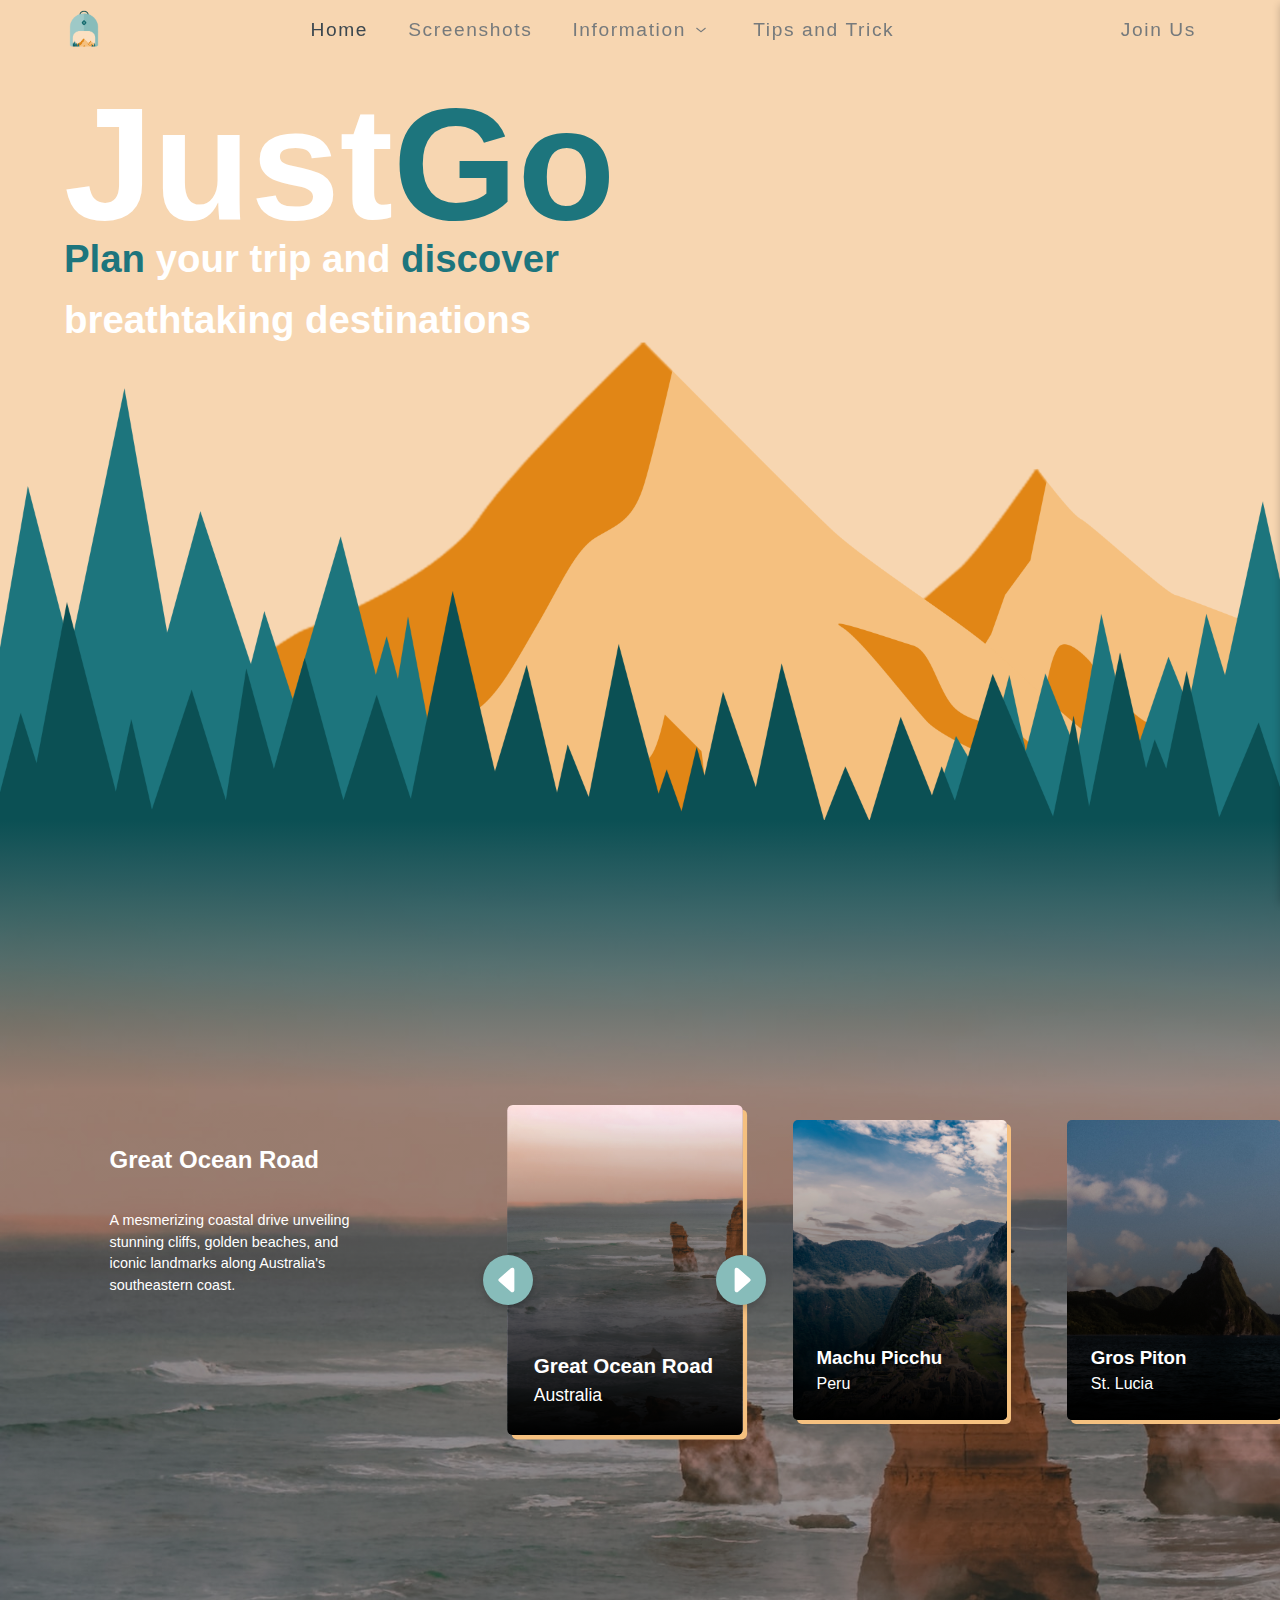
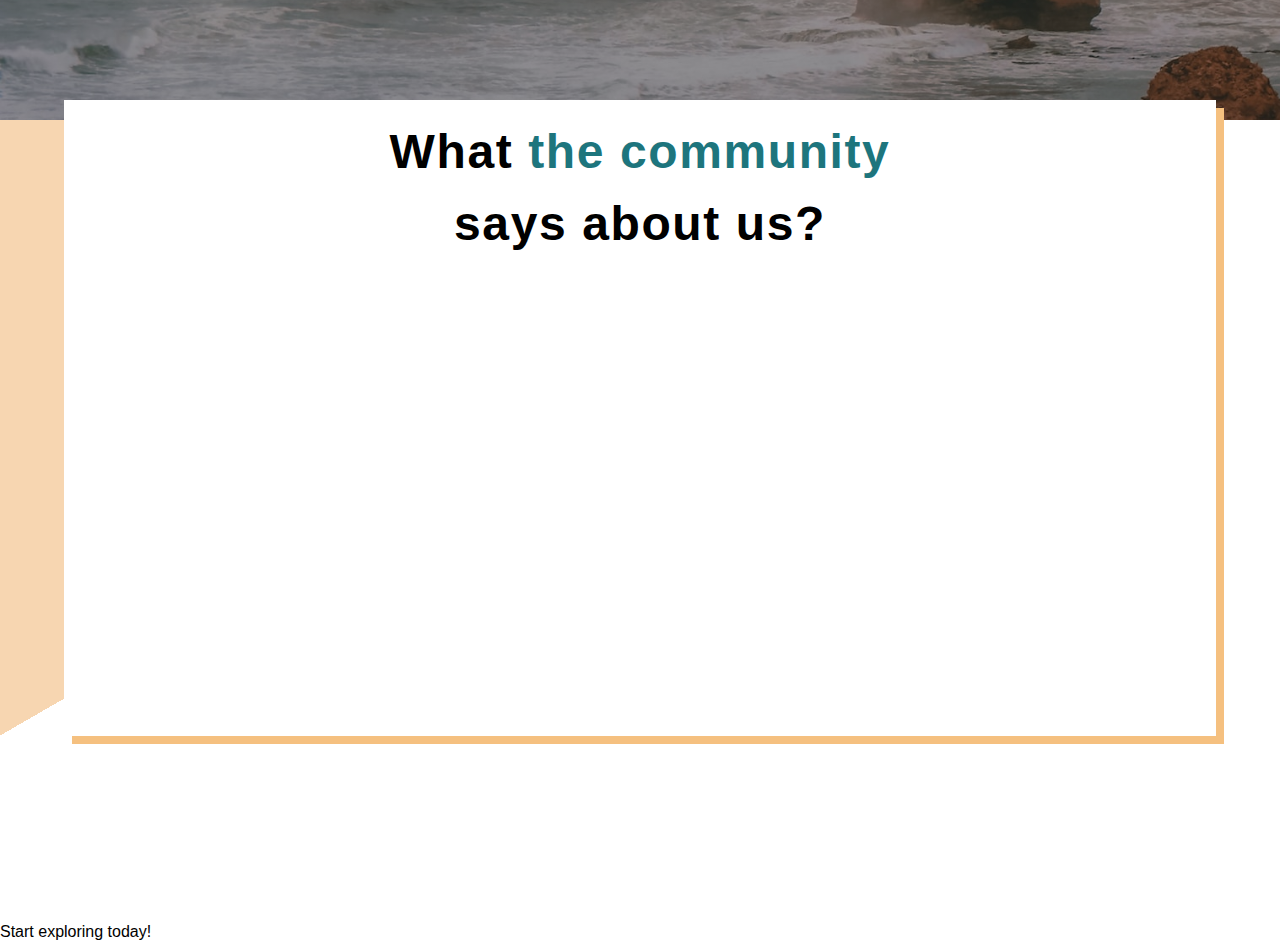
==== index.html @ 6abd5af5 "rapih-rapih sblm kelarin review" ====
<!DOCTYPE html>
<html>
	<head>
        <meta charset="UTF-8">
        <meta http-equiv="X-UA-Compatible" content="IE=edge">
        <meta name="keywords" content="rak, shelving, dachang, indonesia, serpong, supermarket, minimarket, meja kasir, mezzanine, mezzanine, rack, distributor, china, light-duty, medium-duty, heavy-duty, troli, trolley, troli, gondola, gudang, rak gudang, rak gondola, rak supermarket, rak minimarket, rak toko, rak swalayan, rak murah, murah">
        <meta name="viewport" content="width=device-width, initial-scale=1.0">
		<title>JustGo - Home</title>
        <link rel="icon" href="assets/logo.png">
		<link rel="stylesheet" href="index.css">
		<link rel="stylesheet" href="navbar.css">
	</head>
	<body>
        <!-- SPLASH -->
        <div id="splash">
            <img id="splash-img" src="assets/logo.png" alt="">
        </div>

		<!-- NAVBAR -->
        <nav id="nav" class="unselectable">
            <div class="left">
                <a href="#">
                    <img class="logo" src="assets/logo.png" alt="">
                </a>
            </div>
    
            <div class="middle">
                <div class="nav-item">
                    <p class="current">Home</p>
                </div>
                <div class="nav-item">
                    <a href="#">
                        <p>Screenshots</p>
                    </a>
                </div>
                <div class="nav-item">
                    <div class="dropdown-menu">
                        <label><p>Information</p><img class="dropdown-icon" src="assets/dropdown-1.svg" alt=""></label>
                        <div class="dropdown-content">
                            <a href="information-mountains.html">Mountains</a>
                            <a href="information-temples.html">Temples</a>
                            <a href="information-islands.html">Islands</a>
                        </div>
                    </div>
                </div>
                <div class="nav-item">
                    <a href="#">
                        <p>Tips and Trick</p>
                    </a>
                </div>
            </div>

            <div class="right">
                <div class="nav-item">
                    <a href="join-us.html">
                        <p>Join Us</p>
                    </a>
                </div>
            </div>

            <div class="hamburger-btn">
                <div class="btn-line"></div>
                <div class="btn-line"></div>
                <div class="btn-line"></div>
            </div>
        </nav>
        <div class="sidebar unselectable">
            <div class="nav-item">
                <p class="current">Home</p>
            </div>
            <div class="nav-item">
                <a href="#">
                    <p>Screenshots</p>
                </a>
            </div>
            <div class="nav-item">
                <div class="dropdown-menu">
                    <label><p>Information</p><img class="dropdown-icon" src="assets/dropdown-1.svg" alt=""></label>
                    <div class="sidebar-dropdown-content">
                        <a href="information-mountains.html">Mountains</a>
                        <a href="information-temples.html">Temples</a>
                        <a href="information-islands.html">Islands</a>
                    </div>
                </div>
            </div>
            <div class="nav-item">
                <a href="#">
                    <p>Tips and Trick</p>
                </a>
            </div>
            <div class="nav-item">
                <a href="join-us.html">
                    <p>Join Us</p>
                </a>
            </div>
        </div>
        
        <!-- MAIN -->
		<main>
            <!-- WELCOME -->
            <section class="welcome">
                <div class="parallax-images">
                    <img id="bg1" class="home-bg" src="assets/bg/home-bg-1.png" alt="">
                    <img id="bg2" class="home-bg" src="assets/bg/home-bg-2.png" alt="">
                    <img id="bg3" class="home-bg" src="assets/bg/home-bg-3.png" alt="">
                    <img id="bg4" class="home-bg" src="assets/bg/home-bg-4.png" alt="">
                </div>
                <div id="welcome-text-container">
                    <div class="welcome-text">
                        <h1>
                            Just<span class="green-text">Go</span>
                        </h1>
                        <h6>
                            <span class="green-text">Plan</span> your trip and <span class="green-text">discover</span> breathtaking destinations
                            <!-- Take another <span class="green-text">step</span> with us! -->
                        </h6>
                        <!-- <p>
                            <span class="green-text">Plan</span> your trip and <span class="green-text">discover</span> breathtaking destinations
                        </p> -->
                    </div>
                </div>
            </section>

            <div class="content">
                <section class="module" id="image-slider-container">
                    <div id="slider-container">
                        <div id="slider-text">
                            <h2>Great Ocean Road</h2>
                            <p>A mesmerizing coastal drive unveiling stunning cliffs, golden beaches, and iconic landmarks along Australia's southeastern coast.</p>
                        </div>
                        <div id="carousel-wrapper">
                            <div id="carousel">
                                <div class="slider-content active-slider">
                                    <div class="slider-content-text">
                                        <h3>Great Ocean Road</h3>
                                        <p>Australia</p>
                                    </div>
                                </div>
                                <div class="slider-content">
                                    <div class="slider-content-text">
                                        <h3>Machu Picchu</h3>
                                        <p>Peru</p>
                                    </div>
                                </div>
                                <div class="slider-content">
                                    <div class="slider-content-text">
                                        <h3>Gros Piton</h3>
                                        <p>St. Lucia</p>
                                    </div>
                                </div>
                                <div class="slider-content">
                                    <div class="slider-content-text">
                                        <h3>Bora Bora</h3>
                                        <p>French Polynesia</p>
                                    </div>
                                </div>
                                <div class="slider-content">
                                    <div class="slider-content-text">
                                        <h3>Oia, Santorini</h3>
                                        <p>Greece</p>
                                    </div>
                                </div>
                            </div>
                            <div id="carousel-arrow-container">
                                <img id="arrow-left" class="carousel-arrow" src="./assets/caret-left-fill.svg" alt="">
                                <img id="arrow-right" class="carousel-arrow" src="./assets/caret-right-fill.svg" alt="">
                            </div>
                        </div>
                    </div>
                </section>

                <section id="review">
                    <div id="review-wrapper">
                        <div id="review-subtitle">
                            <h2>
                                What <span class="green-text">the community</span> says about us?
                            </h2>
                        </div>
                        <div id="review-container">
                            <div class="review-card">
                                <div class="review-header">
    
                                </div>
                                <div class="review-text">
                                    
                                </div>
                            </div>
                        </div>
                    </div>
                </section>
            </div>
			
		</main>
		<footer>
			<p>Start exploring today!</p>
		</footer>

        <script src="js/jquery-3.6.0.min.js"></script>
        <script src="js/index.js" defer></script>
        <script src="js/navbar.js" defer></script>
        <script src="js/carousel.js" defer></script>
	</body>
</html>
---- index.css ----
/* Global styles */
html {
	scroll-behavior: smooth;
}

* {
	margin: 0;
    padding: 0;
    box-sizing: border-box;
    font-family: "Segoe UI", Tahoma, Geneva, Verdana, sans-serif;
}

body {
    font-size: 16px;
    line-height: 1.5;
    margin: 0;
}

h1, h2, h3 {
    margin-top: 0;
}

ul {
    list-style: none;
    margin: 0;
    padding: 0;
}

section {
    margin: 0;
    padding: 0;
    overflow: hidden;
}

/* splash */

#splash {
	z-index: 4;
	position: fixed;
	display: flex;
	height: 100vh;
	width: 100vw;
	background-color: #fff;
	justify-content: center;
	align-items: center;
}

#splash-img {
	max-height: 40vh;
	max-width: 40vw;
	-webkit-animation: breathing 2s ease-out infinite normal;
    animation: breathing 2s ease-out infinite normal;
}

@-webkit-keyframes breathing {
	0% {
		transform: scale(1);
	}

	50% {
		transform: scale(0.9);
	}

	100% {
		transform: scale(1);
	}
}
  
@keyframes breathing {
	0% {
		transform: scale(1);
	}

	50% {
		transform: scale(0.9);
	}

	100% {
		transform: scale(1);
	}
}

/* main */

main.darken {
    filter: brightness(60%);
    pointer-events: none;
}

/* welcome */

.welcome {
	/* margin-top: 60px; */
    margin: 0;
	height: 820px;
	width: 100%;
    background-color: #f7d6b1;
    overflow: hidden;
    position: relative;
}

#welcome-text-container {
    position: absolute;
    top: 100px;
	display: flex;
	padding: 0 4rem;
}

.home-bg {
    bottom: 0;
    position: absolute;
    /* height: 100%; */
    width: 100%;
    object-fit: cover;
}

#bg1 {
    transition: 1s ease-out;
}

#bg2 {
    transition: 0.8s ease-out;
}

#bg3 {
    transition: 0.4s ease-out;
}

#bg4 {
    transition: 0.2s ease-out;
}

.welcome-text {
	color: #fff;
	font-size: 5rem;
	display: inline;
    line-height: 160%;
}

.welcome-text h6 {
    max-width: 600px;
    font-size: 2.4rem;
}

@media screen and (max-width: 700px) {
    .welcome {
        height: 540px;
    }

    #welcome-text-container {
        padding: 0 2rem;
    }
    
    .welcome-text {
        font-size: 3rem;
    }

    .welcome-text h6 {
        max-width: 280px;
        font-size: 1.2rem;
    }
}

#welcome-text-container h6 {
    line-height: 160%;
}

.green-text {
	color: #1d757d;
    white-space: nowrap;
}

.content {
    background-color: #fff;
}

.module {
    color: #fff;
	padding: 2rem;
}

/* image-slider-container */

#image-slider-container {
    margin: 0;
    padding: 0;
    display: flex;
    height: 900px;
    background-image: url('./assets/slider/1.jpg');
    /* background-size: cover; */
    background-repeat: no-repeat;
    background-size: auto 150%;
    transition: background-position 0.4s ease-out;
}

#slider-container {
    width: 100%;
    background-image: linear-gradient(to bottom, rgba(11, 80, 84, 1), rgba(0, 0, 0, 0.4) 30%);
    /* background-image: linear-gradient(to bottom, rgba(11, 80, 84, 1), rgba(0, 0, 0, 1), rgba(0, 0, 0, 0.4), rgba(0, 0, 0, 0.4), rgba(0, 0, 0, 1)); */
    /* background-image: linear-gradient(to bottom, rgba(11, 80, 84, 1), rgba(251, 224, 194, 1), rgba(0, 0, 0, 0.4), rgba(0, 0, 0, 0.4), rgba(251, 224, 194, 1)); */
    display: flex;
    align-items: center;
    /* justify-content: space-between; */
}

#slider-text {
    height: 16rem;
    margin-left: 5%;
    width: 30%;
    font-size: 1.4rem;
}

#slider-text h2 {
    white-space: nowrap;
}

#slider-text p {
    margin-top: 2rem;
    font-size: 1.2rem;
}

#carousel-wrapper {
    height: 460px;
    width: 100%;
    margin-left: 10%;
    display: flex;
    flex-direction: column;
    overflow: hidden;
    padding-left: 15px;
    /* max-width: 59%; */
    position: relative;
}

#carousel {
    display: flex;
    overflow-x: hidden;
    scroll-behavior: smooth;
    position: absolute;
    left: 15px;
    transition: ease 0.4s;
    /* align-items: center; */
    overflow: visible;
}

#carousel-arrow-container {
    height: 50px;
    display: flex;
    align-items: center;
    justify-content: space-between;
    width: calc(5/7 * 440px + 47.5px);
    position: absolute;
    top: 200px;
    left: 5px;
    transition: ease 0.4s;
}

.carousel-arrow {
    height: 50px;
    width: 50px ;
    cursor: pointer;
    background-color: #87bcba;
    border-radius: 50%;
    padding: 0.5rem;
    transition: 0.2s;
    user-select: none;
    box-shadow: 0px 4px 8px 0px rgba(0,0,0,0.2);
}

.slider-content {
    aspect-ratio: 5/7;
    margin: 30px;
    height: 400px;
    background-size: cover;
    border-radius: 5px;
    transition: 0.4s ease;
    cursor: pointer;
    box-shadow: 4px 4px 0px 0px #f5c07f;
}

.slider-content:hover {
    transform: scale(1.01);
}

.active-slider {
    transform: scale(1.1);
    pointer-events: none;
}

.active-slider:hover {
    transform: scale(1.1);
    cursor: default;
}

.slider-content:nth-child(1) {
    background-image: url('./assets/slider/1.jpg');
}

.slider-content:nth-child(2) {
    background-image: url('./assets/slider/2.jpg');
}

.slider-content:nth-child(3) {
    background-image: url('./assets/slider/3.jpg');
}

.slider-content:nth-child(4) {
    background-image: url('./assets/slider/4.jpg');
}

.slider-content:nth-child(5) {
    background-image: url('./assets/slider/5.jpg');
}

.slider-content-text {
    height: 100%;
    width: 100%;
    font-size: 1.4rem;
    padding: 1.5rem;
    display: flex;
    flex-direction: column;
    justify-content: end;
    background-image: linear-gradient(to top, rgba(0, 0, 0, 1), rgba(0, 0, 0, 0));
    border-radius: 5px;
    user-select: none;
    transition: 0.4s ease-out;
}

.slider-content-text p {
    font-weight: 200;
}

@media screen and (max-width: 1280px) {
    #carousel-wrapper {
        height: 360px;
    }

    #carousel-arrow-container {
        width: calc(5/7 * 330px + 47.5px);
        top: 165px;
        left: 10px;
    }

    #slider-text {
        font-size: 1rem;
    }
    
    #slider-text p {
        font-size: 0.9rem;
    }

    #slider-container {
        padding-left: 3rem;
    }

    .slider-content {
        height: 300px;
    }

    .slider-content-text {
        font-size: 1rem;
    }
}

@media screen and (max-width: 800px) {
    #image-slider-container {
        /* display: flex; */
        height: auto;
    }
    
    #slider-container {
        padding: 0;
        /* display: flex; */
        flex-direction: column-reverse;
        /* align-items: center;
        justify-content: space-between; */
        justify-content: space-evenly;
    }

    #carousel-wrapper {
        margin: 0 0 5% 0;
        padding: 0;
        max-width: 100%;
        align-items: center;
        height: calc(100vw + 200px);
        width: calc(1.4 * (140vw + 40px)); /* maksa awoawok */
    }

    #slider-text {
        margin-left: 0;
        width: 80%;
        text-align: center;
    }
    
    #carousel {
        margin-top: 160px;
        margin-left: calc(17% - 17.5px);
        height: auto;
        width: 100%;
    }
    
    .slider-content {
        height: 80vw !important;
        margin: 5%;
    }

    #carousel-arrow-container {
        /* margin: 1rem 0 3rem 0; */
        max-width: 200px;
        position: absolute;
        left: calc(50% - 100px);
        top: auto;
        bottom: 0;
    }
}

#review {
    height: 800px;
    display: flex;
    justify-content: center;
    background: linear-gradient(150deg, #f7d6b1 0%, #f7d6b1 40%, transparent 40%);
}

#review-wrapper {
    position: absolute;
    width: 90%;
    padding: 1rem;
    max-width: 1400px;
    margin-top: -20px;
    background-color: #fff;
    box-shadow: 8px 8px 0px 0px #f5c07f;
}

#review-subtitle {
    width: 100%;
    display: flex;
    justify-content: center;
}

#review-subtitle h2 {
    display: inline;
    max-width: 600px;
    font-size: 3rem;
    text-align: center;
    letter-spacing: 0.1rem;
}

#review-container {
    height: 440px;
    margin: 10px;
}

@media screen and (max-width: 800px) {
    #review-subtitle h2 {
        max-width: 80%;
        font-size: 1.8rem;
        letter-spacing: 0;
    }
}
---- navbar.css ----
.unselectable {
    -webkit-touch-callout: none;
    -webkit-user-select: none;
    -khtml-user-select: none;
    -moz-user-select: none;
    -ms-user-select: none;
    user-select: none;
}

nav {
    position: fixed;
    z-index: 3;
    padding: 0 5%;
    width: 100%;
    display: flex;
    justify-content: space-between;
    align-items: center;
    height: 60px;
    background-color: none;
    box-shadow: none;
    transition: 0.4s;
}

nav.solid {
    background-color: #fff;
    box-shadow: 0px 4px 8px 0px rgba(0,0,0,0.2);
}

nav a, .sidebar a {
    display: flex;
    flex-wrap: nowrap;
    color: #767a7c;
    text-decoration: none;
    transition: 0.2s;
}

nav a:hover, .sidebar a:hover {
    text-decoration: none;
    transform: scale(1.02);
    color: #374d5c;
}

nav p, .sidebar p {
    font-size: 1.2rem;
    letter-spacing: 0.1rem;
    white-space: nowrap;
}

nav .current {
    color: #3b474f;
    /* pointer-events: none; */
    /* cursor: default; */
}

nav .current:hover {
    transform: none;
    cursor: default;
    color: #3b474f;
}

.left {
    display: flex;
    justify-content: center;
}

.logo {
    height: 40px;
}

.middle {
    width: 50%;
    display: flex;
    align-items: center;
    justify-content: center;
}

.nav-item {
    padding: 0 20px;
    transition: 0.2s;
}

.dropdown-menu {
    display: flex;
    flex-wrap: nowrap;
    flex-direction: column;
    color: #767a7c;
    text-decoration: none;
    transition: 0.2s;
}

.dropdown-menu:hover label {
    transform: scale(1.02);
    color: #3b474f;
}

.dropdown-menu label {
    display: flex;
    flex-wrap: nowrap;
    transition: 0.2s;
}

.dropdown-menu label:hover {
    cursor: pointer;
    text-decoration: none;
    transform: scale(1.02);
    color: #374d5c;
}

.dropdown-content {
    display: none;
    background-color: #fff;
    padding: 2px 4px;
    border-radius: 5px;
    font-size: 1.1rem;
    letter-spacing: 0.1rem;
    position: absolute;
    margin-top: 60px;
    box-shadow: 0px 4px 8px 0px rgba(0,0,0,0.2);
    transition: 0.4s; /* INI KNP GK WORK YAOLOH */
    opacity: 0;
    transform: translateY(-20px);
    z-index: 2;
}

.dropdown-content.show {
    transition: 0.4s; /* INI KNP GK WORK YAOLOH */
    display: block;
    opacity: 1;
    transform: translateY(0);
}

/* arrow */
.dropdown-content:after { 
    content: " ";
    position: absolute;
    left: 20px;
    top: -8px;
    border-top: none;
    border-right: 10px solid transparent;
    border-left: 10px solid transparent;
    border-bottom: 10px solid #fff;
}

.dropdown-content a {
    border-radius: 4px;
    padding: 5px 30px 5px 10px;
    margin: 2px 0;
    transition: 0.4s;
}

.dropdown-content a:hover {
    text-decoration: none;
    transform: none;
    color: #fff;
    background-color: #6ba19f;
}

.dropdown-icon {
    margin-left: 0.2rem;
    width: 1.5rem;
    transition: 0.2s;
}

/* hamburger */
.hamburger-btn {
    margin-top: 5px;
    z-index: 3;
    cursor: pointer;
    display: none;
    transition: 0.4s ease;
}

.hamburger-btn .btn-line {
    width: 28px;
    height: 3px;
    border-radius: 1.5px;
    margin: 0 0 5px 0;
    background: #374d5c;
    transition: all 0.4s ease;
}

.hamburger-btn .btn-line:nth-child(1) {
    margin-left: 4px;
    width: 24px;
}

.hamburger-btn .btn-line:nth-child(3) {
    margin-left: 12px;
    width: 16px;
}

.hamburger-btn:hover .btn-line:nth-child(1) {
    margin-left: 0;
    width: 28px;
}

.hamburger-btn:hover .btn-line:nth-child(3) {
    margin-left: 0;
    width: 28px;
}

.hamburger-btn.close {
    transform: rotate(180deg);
}

.hamburger-btn.close .btn-line:nth-child(1) {
    margin-left: 0;
    width: 28px;
    transform: rotate(45deg) translate(11px, 9px);
}

.hamburger-btn.close .btn-line:nth-child(2) {
    opacity: 0;
}

.hamburger-btn.close .btn-line:nth-child(3) {
    margin-left: 0;
    width: 28px;
    transform: rotate(-45deg) translate(2px, 0px);
}

/* sidebar */
.sidebar {
    padding: 80px 20px 0 10px;
    position: fixed;
    top: 0;
    right: -60vw;
    height: 100vh;
    width: 60vw;
    background-color: #fff;
    box-shadow: 0px 4px 8px 0px rgba(0,0,0,0.2);
    z-index: 2;
    transition: 0.4s;
}

.sidebar.show {
    right: 0;
}

.sidebar-dropdown-content {
    display: none;
    background-color: #3b474f;
    padding: 2px 4px;
    border-radius: 5px;
    font-size: 1.1rem;
    letter-spacing: 0.1rem;
    margin-top: 10px;
    box-shadow: 0px 4px 8px 0px rgba(0,0,0,0.2);
    transition: 0.4s;
    opacity: 0;
    transform: translateY(-20px);
    z-index: 2;
}

/* arrow di menu dropdownnya yg bikin kyk dialog box */
.sidebar-dropdown-content:after { 
    content: " ";
    position: absolute;
    left: 20px;
    top: -8px;
    border-top: none;
    border-right: 10px solid transparent;
    border-left: 10px solid transparent;
    border-bottom: 10px solid #3b474f;
}

.sidebar-dropdown-content.show {
    display: block;
    opacity: 1;
    transform: translateY(0);
}

.sidebar-dropdown-content a {
    color: #fff;
    border-radius: 4px;
    padding: 5px 30px 5px 10px;
    margin: 2px 0;
    transition: 0.2s;
}

.sidebar-dropdown-content a:hover {
    text-decoration: none;
    transform: none;
    color: #fff;
    background-color: #6ba19f;
}

@media only screen and (max-width: 1000px) {
    nav {
        padding: 0 10px;
    }
}

@media only screen and (max-width: 800px) {
    .middle, .right {
        display: none;
    }

    .hamburger-btn {
        display: block;
    }

    .nav-item {
        padding: 8px 5%;
    }
}

/* kpn lg css navbar sampe 269 line ygy, mana bikin sendiri krn klompok afk */
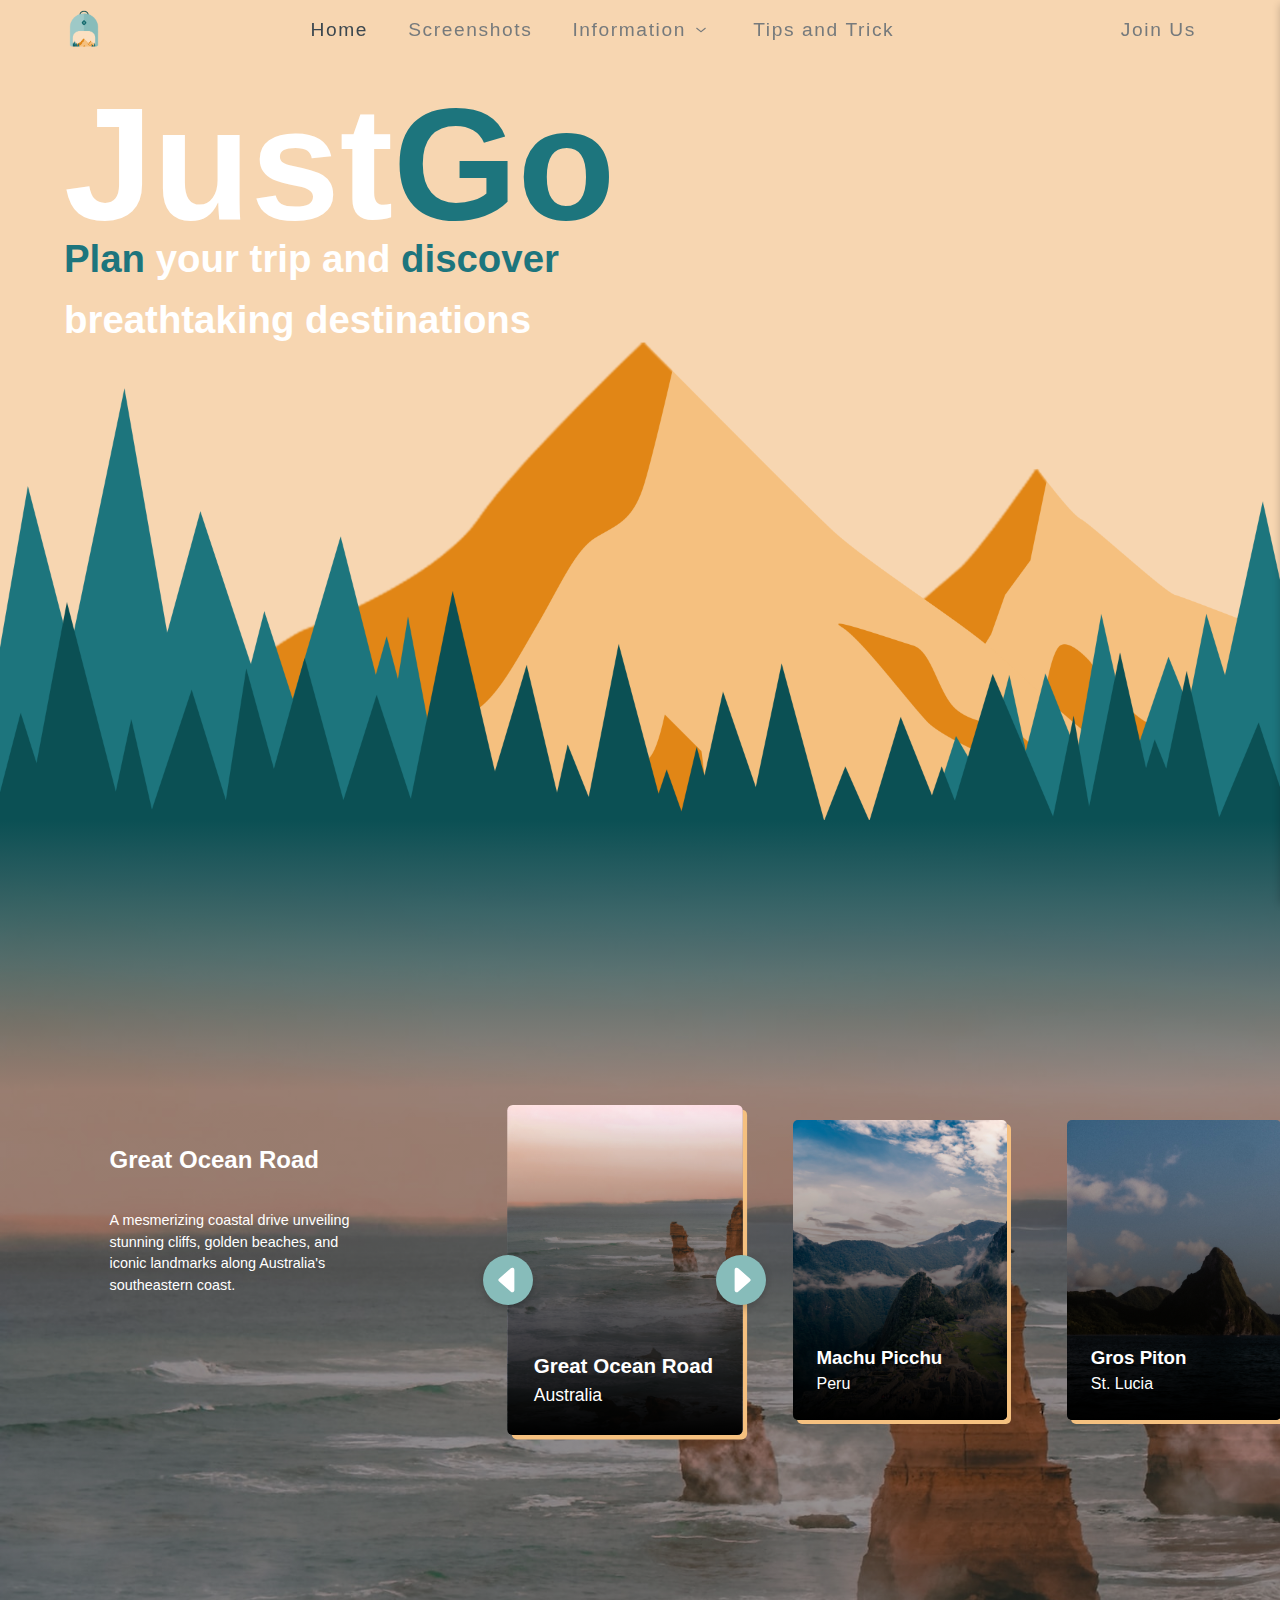
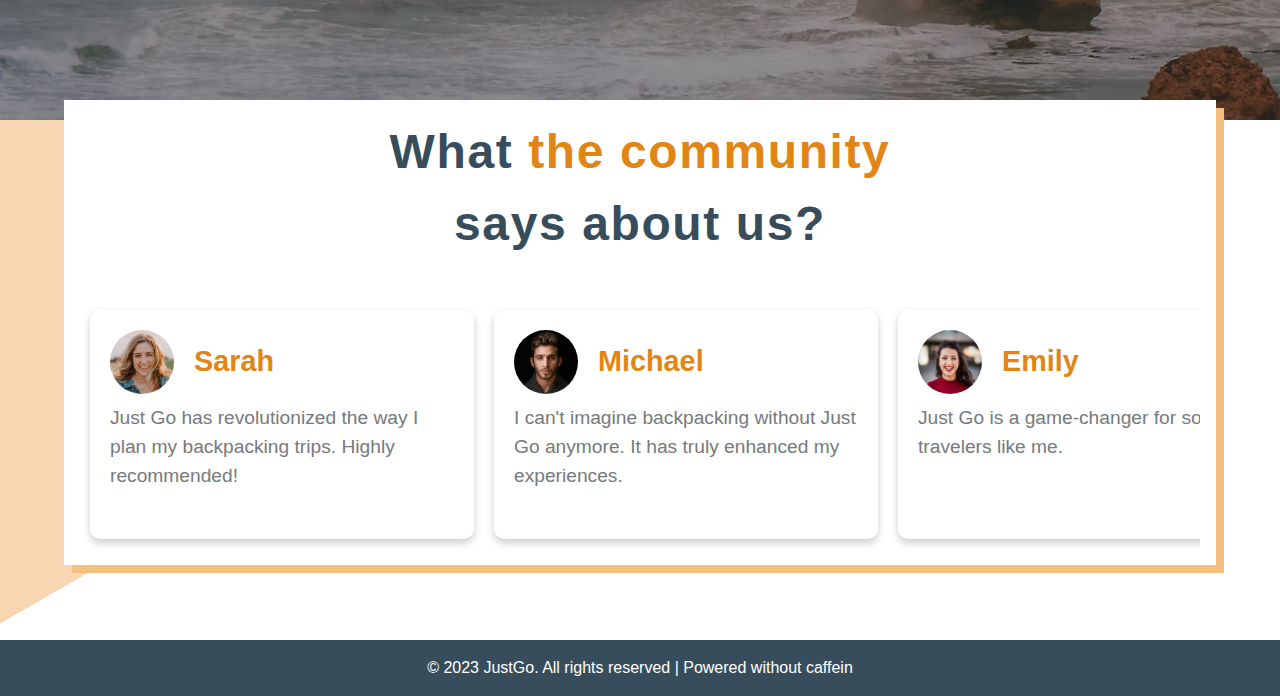
==== commit 55ae39f9: "review + footer done" ====
--- a/index.html
+++ b/index.html
@@ -9,6 +9,7 @@
         <link rel="icon" href="assets/logo.png">
 		<link rel="stylesheet" href="index.css">
 		<link rel="stylesheet" href="navbar.css">
+		<link rel="stylesheet" href="footer.css">
 	</head>
 	<body>
         <!-- SPLASH -->
@@ -173,18 +174,11 @@
                     <div id="review-wrapper">
                         <div id="review-subtitle">
                             <h2>
-                                What <span class="green-text">the community</span> says about us?
+                                What <span class="orange-text">the community</span> says about us?
                             </h2>
                         </div>
                         <div id="review-container">
-                            <div class="review-card">
-                                <div class="review-header">
-    
-                                </div>
-                                <div class="review-text">
-                                    
-                                </div>
-                            </div>
+
                         </div>
                     </div>
                 </section>
@@ -192,7 +186,7 @@
 			
 		</main>
 		<footer>
-			<p>Start exploring today!</p>
+			<p>© 2023 JustGo. All rights reserved | Powered without caffein</p>
 		</footer>
 
         <script src="js/jquery-3.6.0.min.js"></script>
--- a/index.css
+++ b/index.css
@@ -167,6 +167,11 @@
 
 .green-text {
 	color: #1d757d;
+    white-space: nowrap;
+}
+
+.orange-text {
+	color: #e18616;
     white-space: nowrap;
 }
 
@@ -414,7 +419,7 @@
 }
 
 #review {
-    height: 800px;
+    height: 520px;
     display: flex;
     justify-content: center;
     background: linear-gradient(150deg, #f7d6b1 0%, #f7d6b1 40%, transparent 40%);
@@ -442,17 +447,82 @@
     font-size: 3rem;
     text-align: center;
     letter-spacing: 0.1rem;
+    color: #374d5c;
 }
 
 #review-container {
-    height: 440px;
+    margin-top: 40px;
+    display: flex;
+    flex-wrap: nowrap;
+    overflow-x: auto;
+    scrollbar-width: auto;
+    scrollbar-color: #767a7c #f9f9f9;
+    /* scroll-behavior: smooth; */
+    cursor: grab;
+}
+
+#review-container:active {
+    cursor: grabbing;
+}
+
+.review-card {
+    user-select: none;
+    flex: 0 0 auto;
+    width: 30vw;
+    min-width: 260px;
+    padding: 20px;
     margin: 10px;
+    background-color: #fff;
+    box-shadow: 0px 4px 8px 0px rgba(0,0,0,0.2);
+    border-radius: 10px;
+}
+
+.review-header {
+    margin-bottom: 10px;
+    display: flex;
+    flex-direction: row;
+    align-items: center;
+    /* justify-content: space-between; */
+}
+
+.review-header h3 {
+    margin-left: 20px;
+    font-size: 1.8rem;
+    font-weight: bold;
+    color: #e18616;
+}
+
+.review-photo {
+    height: 4rem;
+    width: 4rem;
+    background-size: cover;
+    border-radius: 50%;
+}
+
+.review-text {
+    font-size: 1.2rem;
+    color: #767a7c;
+}
+
+@media screen and (max-width: 1000px) {
+    .review-card {
+        width: 40vw;
+    }
 }
 
 @media screen and (max-width: 800px) {
+    .review-card {
+        width: 60vw;
+    }
+
     #review-subtitle h2 {
         max-width: 80%;
         font-size: 1.8rem;
         letter-spacing: 0;
     }
-}+
+    .review-text {
+        font-size: 1rem;
+    }
+}
+
--- a/navbar.css
+++ b/navbar.css
@@ -90,7 +90,7 @@
 
 .dropdown-menu:hover label {
     transform: scale(1.02);
-    color: #3b474f;
+    color: #374d5c;
 }
 
 .dropdown-menu label {
--- a/footer.css
+++ b/footer.css
@@ -0,0 +1,12 @@
+footer {
+    background-color: #374d5c;
+    color: #fff;
+    text-align: center;
+    padding: 1rem;
+}
+
+@media screen and (max-width: 800px) {
+    footer {
+        font-size: 0.8rem;
+    }
+}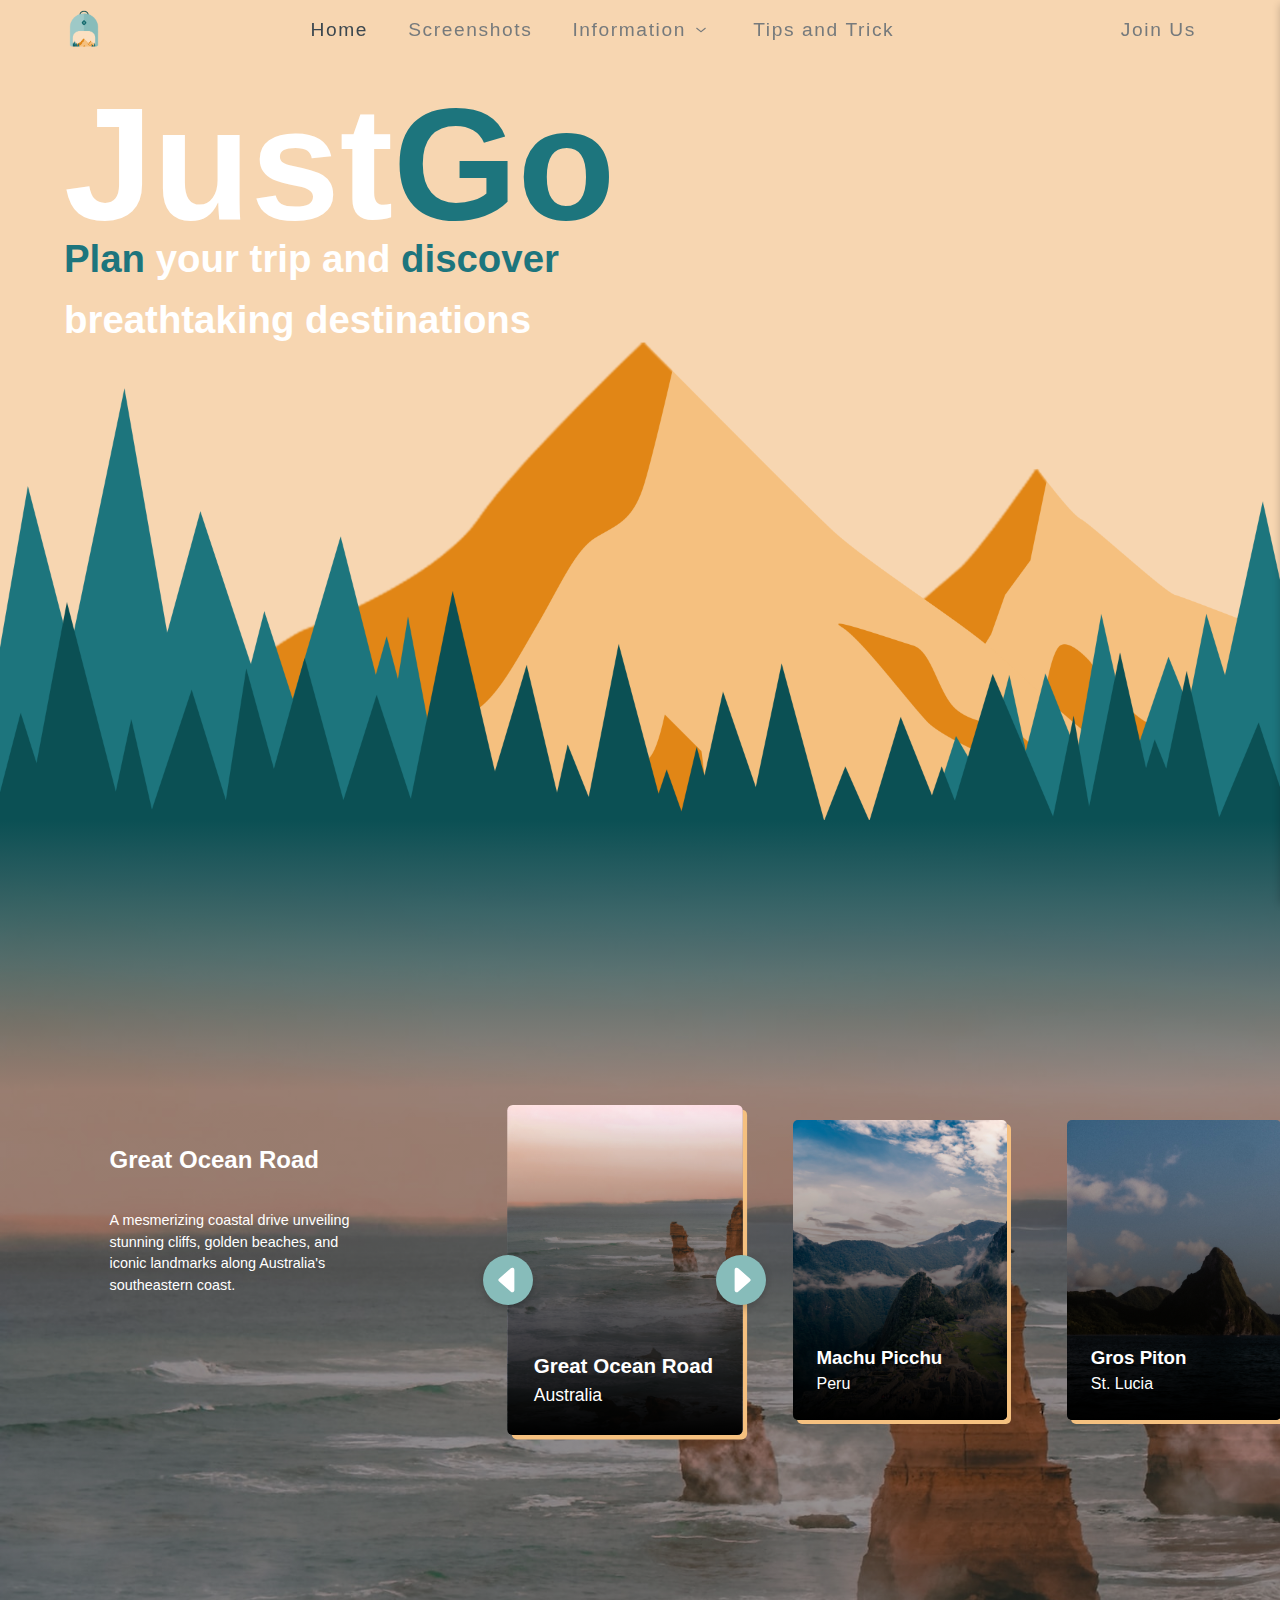
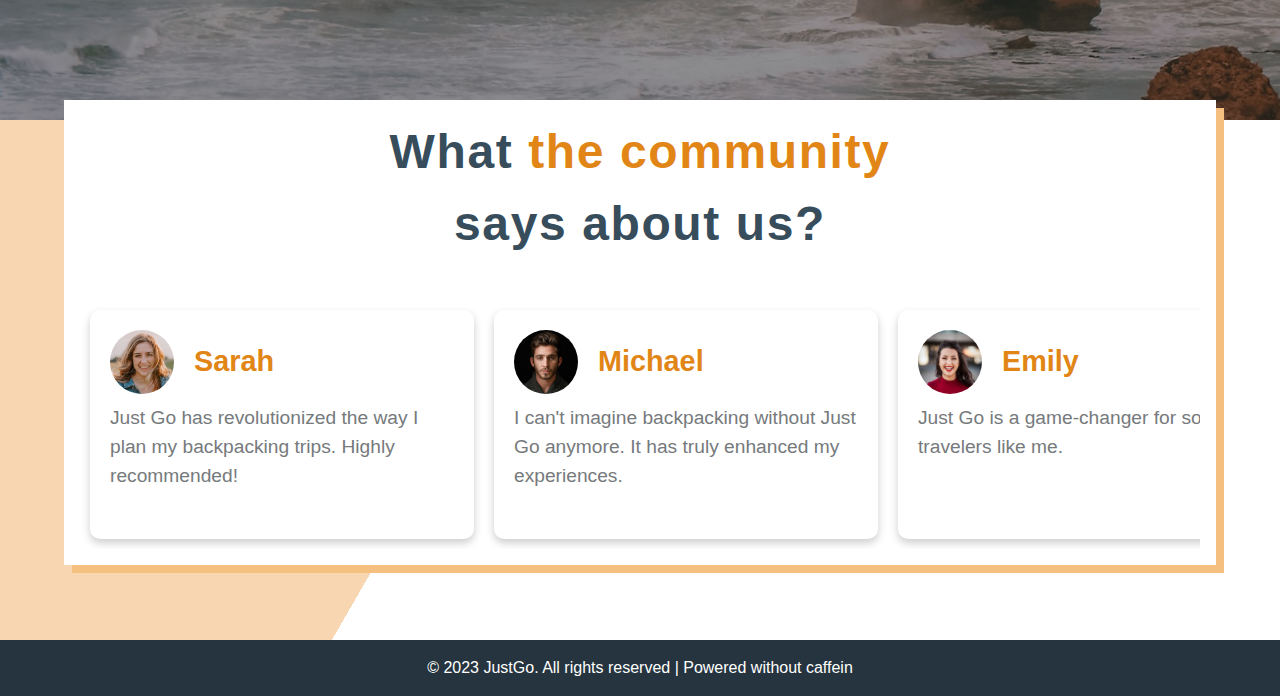
==== commit 78c598cb: "user-select: none;" ====
--- a/index.html
+++ b/index.html
@@ -18,7 +18,7 @@
         </div>
 
 		<!-- NAVBAR -->
-        <nav id="nav" class="unselectable">
+        <nav id="nav">
             <div class="left">
                 <a href="#">
                     <img class="logo" src="assets/logo.png" alt="">
@@ -65,7 +65,7 @@
                 <div class="btn-line"></div>
             </div>
         </nav>
-        <div class="sidebar unselectable">
+        <div class="sidebar ">
             <div class="nav-item">
                 <p class="current">Home</p>
             </div>
--- a/index.css
+++ b/index.css
@@ -1,5 +1,6 @@
 /* Global styles */
 html {
+    user-select: none;
 	scroll-behavior: smooth;
 }
 
@@ -422,7 +423,7 @@
     height: 520px;
     display: flex;
     justify-content: center;
-    background: linear-gradient(150deg, #f7d6b1 0%, #f7d6b1 40%, transparent 40%);
+    background: linear-gradient(120deg, #f7d6b1 0%, #f7d6b1 40%, transparent 40%);
 }
 
 #review-wrapper {
@@ -511,6 +512,10 @@
 }
 
 @media screen and (max-width: 800px) {
+    #review {
+        height: 480px;
+    }
+
     .review-card {
         width: 60vw;
     }
--- a/navbar.css
+++ b/navbar.css
@@ -1,9 +1,4 @@
-.unselectable {
-    -webkit-touch-callout: none;
-    -webkit-user-select: none;
-    -khtml-user-select: none;
-    -moz-user-select: none;
-    -ms-user-select: none;
+* {
     user-select: none;
 }
 
--- a/footer.css
+++ b/footer.css
@@ -1,5 +1,5 @@
 footer {
-    background-color: #374d5c;
+    background-color: #25343e;
     color: #fff;
     text-align: center;
     padding: 1rem;
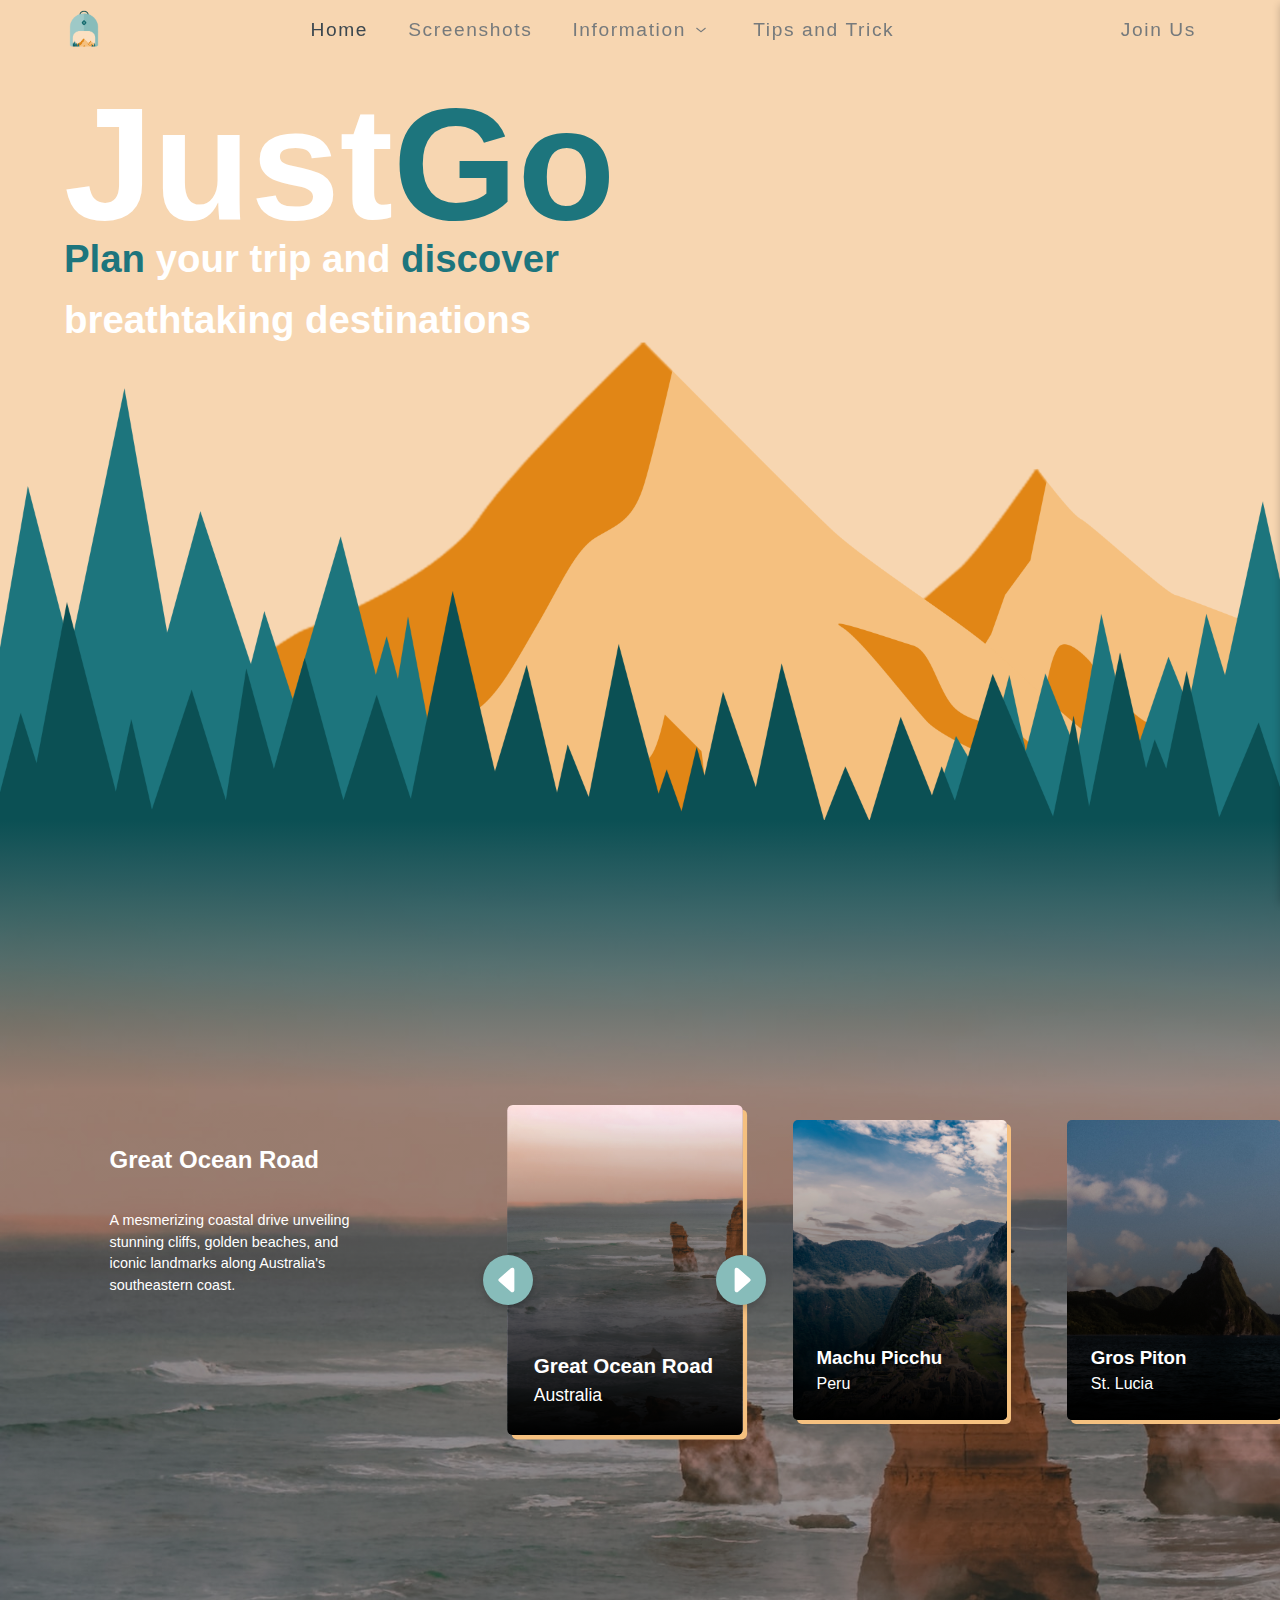
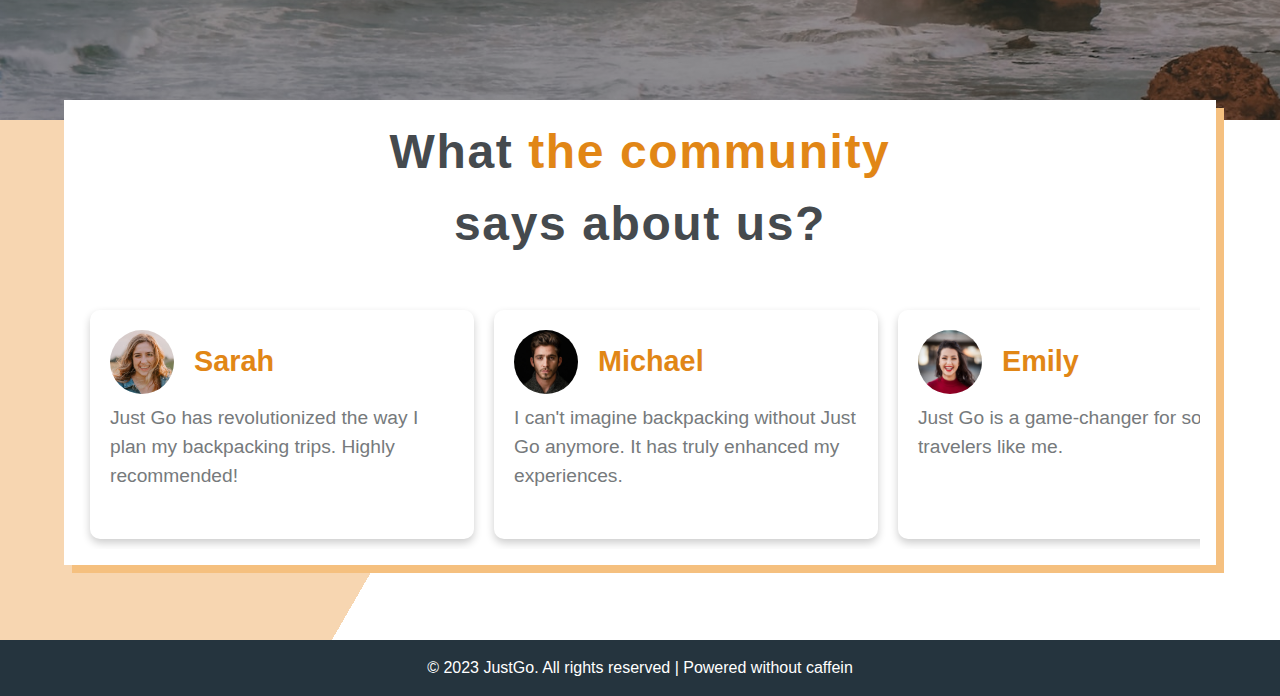
==== commit 5c18359b: "undo cssnya wakowoka, sama ganti warna" ====
--- a/index.html
+++ b/index.html
@@ -30,7 +30,7 @@
                     <p class="current">Home</p>
                 </div>
                 <div class="nav-item">
-                    <a href="#">
+                    <a href="screenshots.html">
                         <p>Screenshots</p>
                     </a>
                 </div>
@@ -70,7 +70,7 @@
                 <p class="current">Home</p>
             </div>
             <div class="nav-item">
-                <a href="#">
+                <a href="screenshots.html">
                     <p>Screenshots</p>
                 </a>
             </div>
--- a/index.css
+++ b/index.css
@@ -1,6 +1,5 @@
 /* Global styles */
 html {
-    user-select: none;
 	scroll-behavior: smooth;
 }
 
@@ -387,7 +386,7 @@
         padding: 0;
         max-width: 100%;
         align-items: center;
-        height: calc(100vw + 200px);
+        height: calc(100vw + 205px);
         width: calc(1.4 * (140vw + 40px)); /* maksa awoawok */
     }
 
@@ -415,7 +414,7 @@
         position: absolute;
         left: calc(50% - 100px);
         top: auto;
-        bottom: 0;
+        bottom: 5px;
     }
 }
 
@@ -448,7 +447,7 @@
     font-size: 3rem;
     text-align: center;
     letter-spacing: 0.1rem;
-    color: #374d5c;
+    color: #454a4e;
 }
 
 #review-container {
--- a/navbar.css
+++ b/navbar.css
@@ -1,5 +1,6 @@
 * {
-    user-select: none;
+    /* biar kalo di hp gk ad highlight pas pencet */
+    -webkit-tap-highlight-color: rgba(0, 0, 0, 0);
 }
 
 nav {
@@ -32,7 +33,13 @@
 nav a:hover, .sidebar a:hover {
     text-decoration: none;
     transform: scale(1.02);
-    color: #374d5c;
+    color: #454a4e;
+}
+
+nav .current:hover {
+    transform: none;
+    cursor: default;
+    color: #454a4e;
 }
 
 nav p, .sidebar p {
@@ -47,12 +54,6 @@
     /* cursor: default; */
 }
 
-nav .current:hover {
-    transform: none;
-    cursor: default;
-    color: #3b474f;
-}
-
 .left {
     display: flex;
     justify-content: center;
@@ -85,7 +86,7 @@
 
 .dropdown-menu:hover label {
     transform: scale(1.02);
-    color: #374d5c;
+    color: #454a4e;
 }
 
 .dropdown-menu label {
@@ -98,7 +99,7 @@
     cursor: pointer;
     text-decoration: none;
     transform: scale(1.02);
-    color: #374d5c;
+    color: #454a4e;
 }
 
 .dropdown-content {
@@ -170,7 +171,7 @@
     height: 3px;
     border-radius: 1.5px;
     margin: 0 0 5px 0;
-    background: #374d5c;
+    background: #454a4e;
     transition: all 0.4s ease;
 }
 
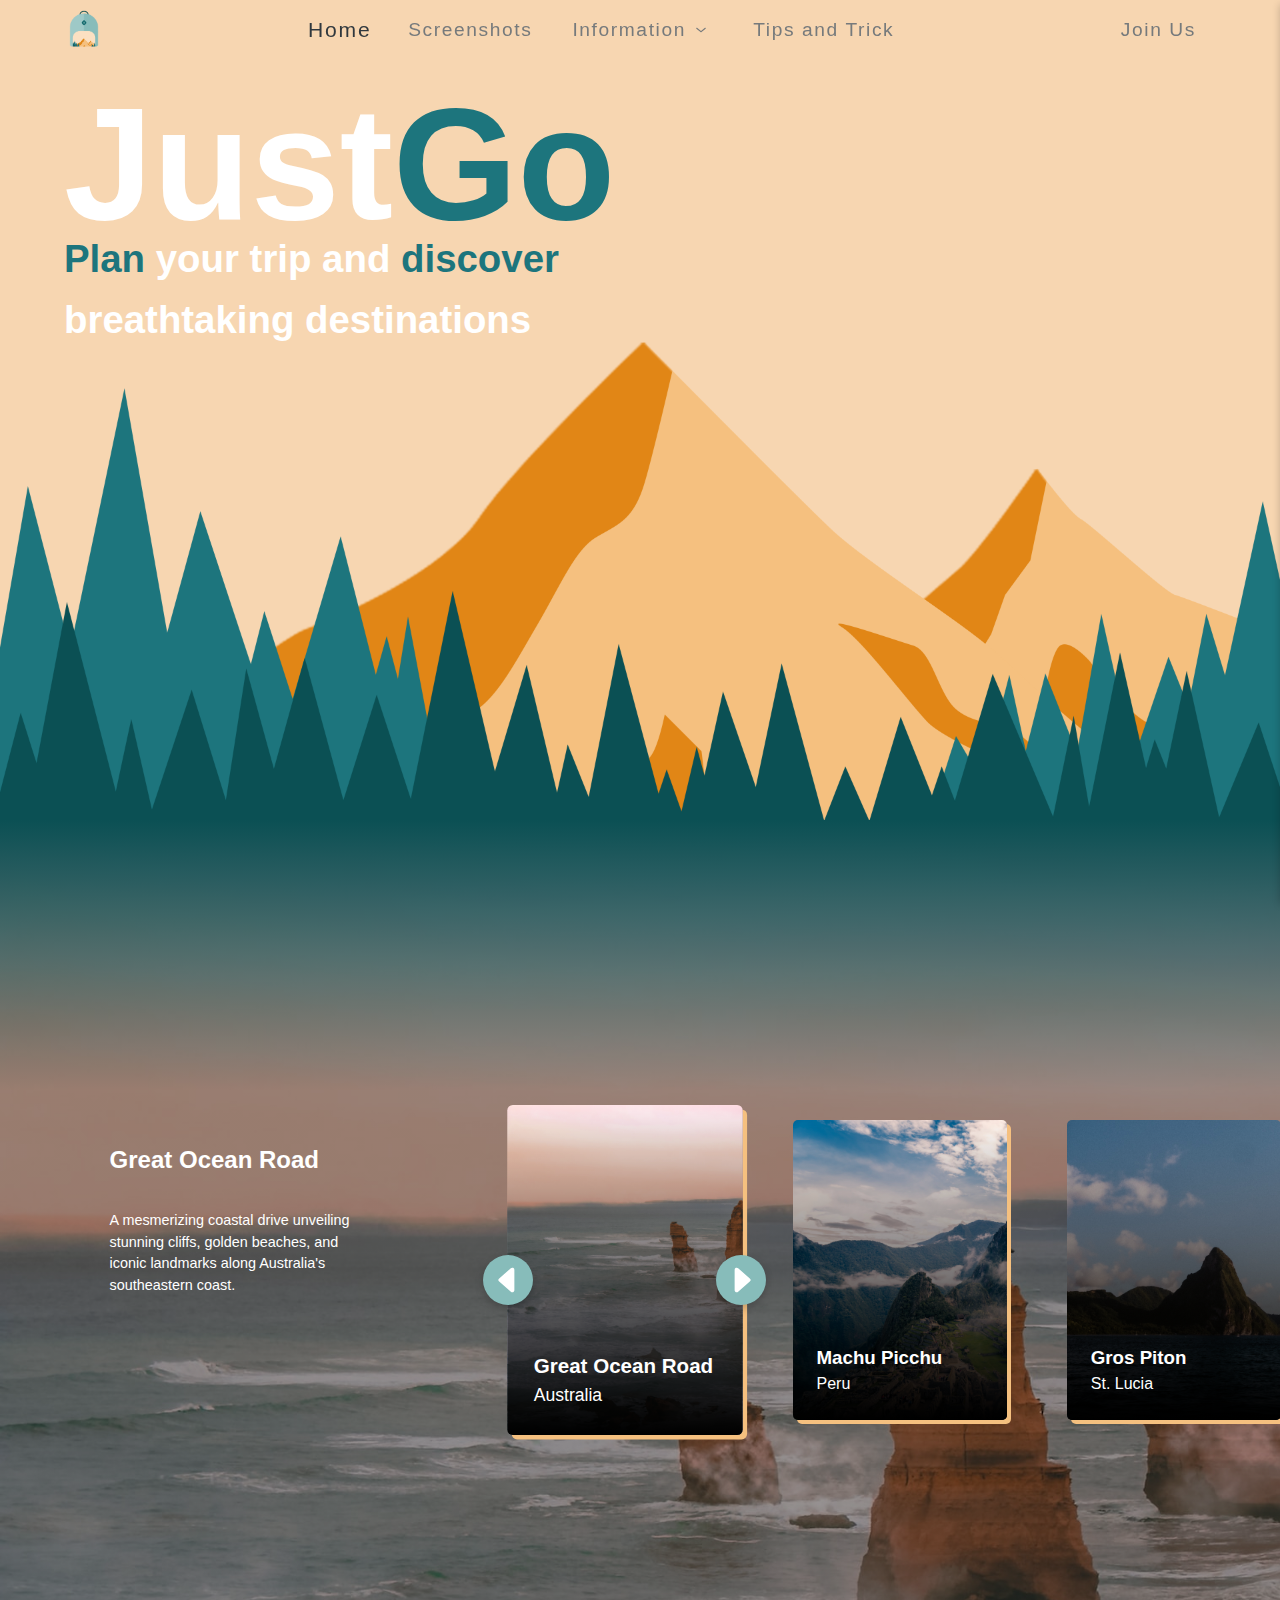
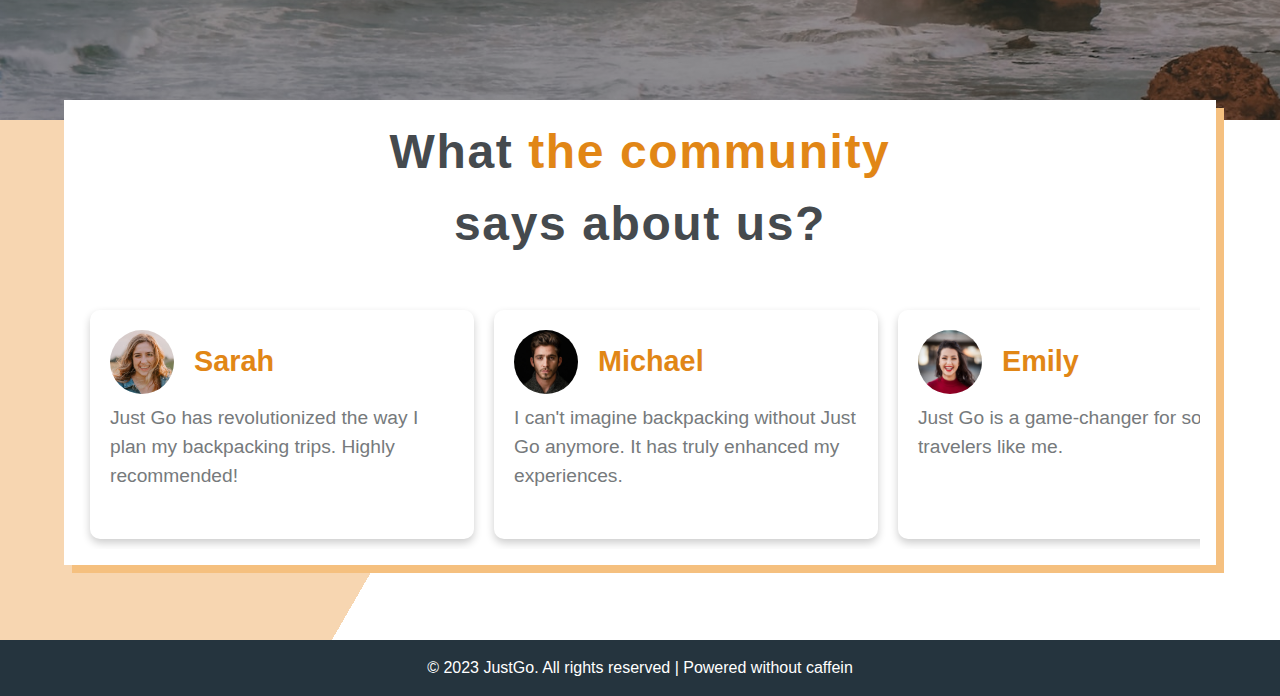
==== commit 2d95987a: "review masuk punya mreka" ====
--- a/index.html
+++ b/index.html
@@ -3,7 +3,6 @@
 	<head>
         <meta charset="UTF-8">
         <meta http-equiv="X-UA-Compatible" content="IE=edge">
-        <meta name="keywords" content="rak, shelving, dachang, indonesia, serpong, supermarket, minimarket, meja kasir, mezzanine, mezzanine, rack, distributor, china, light-duty, medium-duty, heavy-duty, troli, trolley, troli, gondola, gudang, rak gudang, rak gondola, rak supermarket, rak minimarket, rak toko, rak swalayan, rak murah, murah">
         <meta name="viewport" content="width=device-width, initial-scale=1.0">
 		<title>JustGo - Home</title>
         <link rel="icon" href="assets/logo.png">
@@ -26,8 +25,10 @@
             </div>
     
             <div class="middle">
-                <div class="nav-item">
-                    <p class="current">Home</p>
+                <div class="nav-item current-page">
+                    <a href="index.html">
+                        <p>Home</p>
+                    </a>
                 </div>
                 <div class="nav-item">
                     <a href="screenshots.html">
@@ -66,8 +67,10 @@
             </div>
         </nav>
         <div class="sidebar ">
-            <div class="nav-item">
-                <p class="current">Home</p>
+            <div class="nav-item current-page">
+                <a href="index.html">
+                    <p>Home</p>
+                </a>
             </div>
             <div class="nav-item">
                 <a href="screenshots.html">
@@ -113,11 +116,7 @@
                         </h1>
                         <h6>
                             <span class="green-text">Plan</span> your trip and <span class="green-text">discover</span> breathtaking destinations
-                            <!-- Take another <span class="green-text">step</span> with us! -->
                         </h6>
-                        <!-- <p>
-                            <span class="green-text">Plan</span> your trip and <span class="green-text">discover</span> breathtaking destinations
-                        </p> -->
                     </div>
                 </div>
             </section>
@@ -185,8 +184,10 @@
             </div>
 			
 		</main>
+        
 		<footer>
 			<p>© 2023 JustGo. All rights reserved | Powered without caffein</p>
+            <!-- except human rights of my group -->
 		</footer>
 
         <script src="js/jquery-3.6.0.min.js"></script>
--- a/index.css
+++ b/index.css
@@ -1,4 +1,4 @@
-/* Global styles */
+/* global styles */
 html {
 	scroll-behavior: smooth;
 }
--- a/navbar.css
+++ b/navbar.css
@@ -27,19 +27,20 @@
     flex-wrap: nowrap;
     color: #767a7c;
     text-decoration: none;
-    transition: 0.2s;
+    transition: 0.1s;
 }
 
 nav a:hover, .sidebar a:hover {
     text-decoration: none;
-    transform: scale(1.02);
+    transform: scale(1.01);
     color: #454a4e;
 }
 
-nav .current:hover {
+.current-page:hover a {
     transform: none;
     cursor: default;
     color: #454a4e;
+    pointer-events: none;
 }
 
 nav p, .sidebar p {
@@ -48,10 +49,11 @@
     white-space: nowrap;
 }
 
-nav .current {
-    color: #3b474f;
-    /* pointer-events: none; */
-    /* cursor: default; */
+.current-page a p {
+    color: rgb(48, 56, 62);
+    pointer-events: none;
+    cursor: default;
+    scale: 1.1;
 }
 
 .left {
@@ -72,7 +74,7 @@
 
 .nav-item {
     padding: 0 20px;
-    transition: 0.2s;
+    transition: 0.1s;
 }
 
 .dropdown-menu {
@@ -81,11 +83,11 @@
     flex-direction: column;
     color: #767a7c;
     text-decoration: none;
-    transition: 0.2s;
+    transition: 0.1s;
 }
 
 .dropdown-menu:hover label {
-    transform: scale(1.02);
+    transform: scale(1.01);
     color: #454a4e;
 }
 
@@ -98,7 +100,7 @@
 .dropdown-menu label:hover {
     cursor: pointer;
     text-decoration: none;
-    transform: scale(1.02);
+    transform: scale(1.01);
     color: #454a4e;
 }
 
@@ -271,7 +273,7 @@
     border-radius: 4px;
     padding: 5px 30px 5px 10px;
     margin: 2px 0;
-    transition: 0.2s;
+    transition: 0.4s;
 }
 
 .sidebar-dropdown-content a:hover {
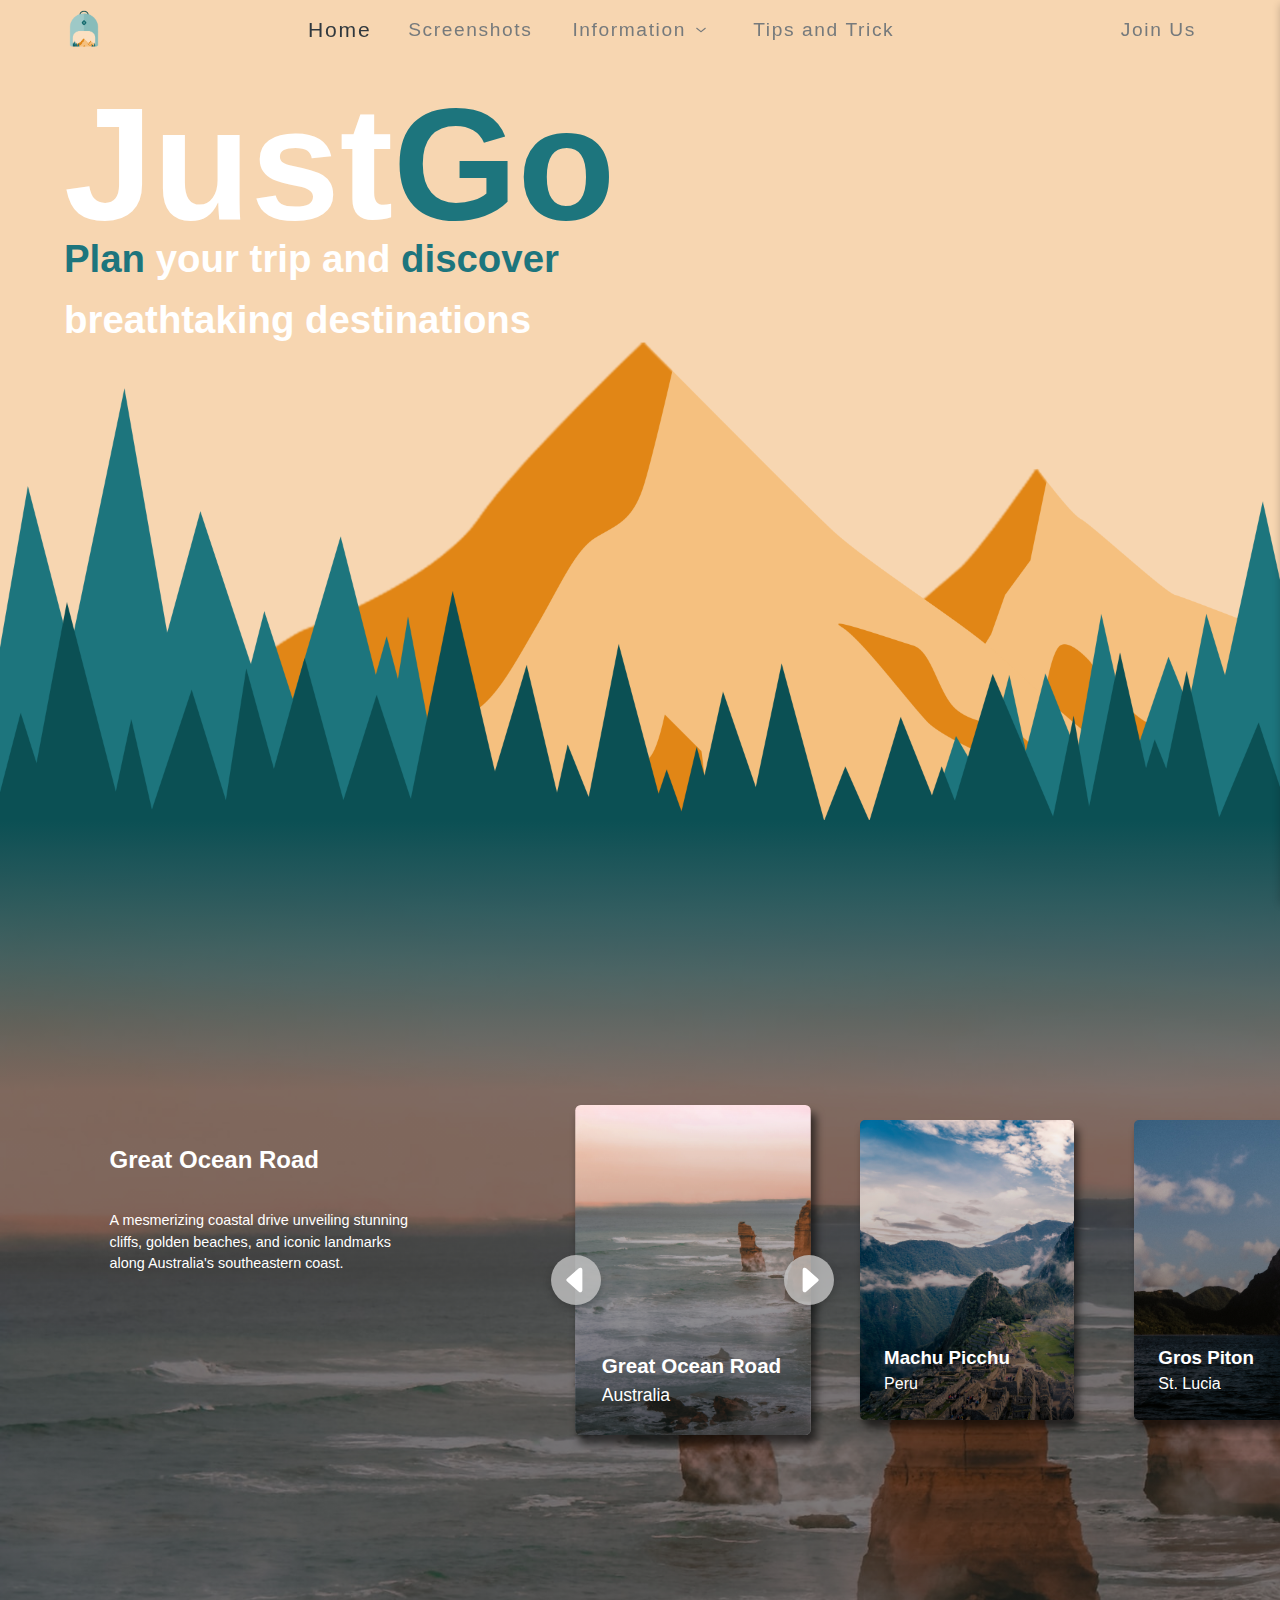
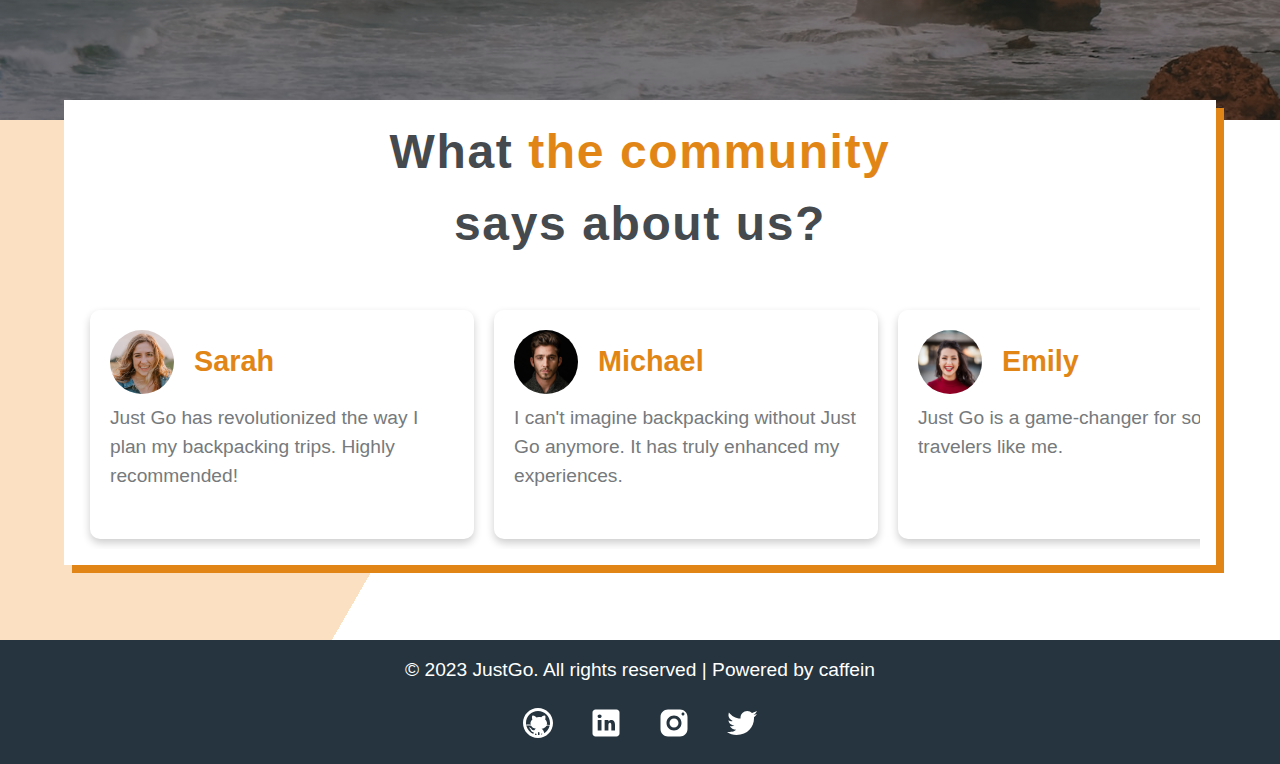
==== commit c2ccde52: "footer" ====
--- a/index.html
+++ b/index.html
@@ -184,10 +184,23 @@
             </div>
 			
 		</main>
-        
+
 		<footer>
-			<p>© 2023 JustGo. All rights reserved | Powered without caffein</p>
-            <!-- except human rights of my group -->
+			<p>© 2023 JustGo. All rights reserved | Powered by caffein</p>
+            <div class="social-icons">
+                <a href="https://github.com/joshuamanasye" target="_blank">
+                    <img src="./assets/social-icon/icons8-github-36.svg" alt="">
+                </a>
+                <a href="https://www.linkedin.com/in/joshua-manasye/" target="_blank">
+                    <img src="./assets/social-icon/icons8-linkedin-36.svg" alt="">
+                </a>
+                <a href="https://www.instagram.com/joshuamanasye/" target="_blank">
+                    <img src="./assets/social-icon/icons8-instagram-36.svg" alt="">
+                </a>
+                <a href="https://twitter.com/JoshuaManasye_" target="_blank">
+                    <img src="./assets/social-icon/icons8-twitter-36.svg" alt="">
+                </a>
+            </div>
 		</footer>
 
         <script src="js/jquery-3.6.0.min.js"></script>
--- a/index.css
+++ b/index.css
@@ -200,7 +200,7 @@
 
 #slider-container {
     width: 100%;
-    background-image: linear-gradient(to bottom, rgba(11, 80, 84, 1), rgba(0, 0, 0, 0.4) 30%);
+    background-image: linear-gradient(to bottom, rgba(11, 80, 84, 1), rgba(0, 0, 0, 0.5) 30%);
     /* background-image: linear-gradient(to bottom, rgba(11, 80, 84, 1), rgba(0, 0, 0, 1), rgba(0, 0, 0, 0.4), rgba(0, 0, 0, 0.4), rgba(0, 0, 0, 1)); */
     /* background-image: linear-gradient(to bottom, rgba(11, 80, 84, 1), rgba(251, 224, 194, 1), rgba(0, 0, 0, 0.4), rgba(0, 0, 0, 0.4), rgba(251, 224, 194, 1)); */
     display: flex;
@@ -211,17 +211,21 @@
 #slider-text {
     height: 16rem;
     margin-left: 5%;
-    width: 30%;
+    width: 25%;
+    min-width: 25%;
+    max-width: 25%;
     font-size: 1.4rem;
 }
 
 #slider-text h2 {
-    white-space: nowrap;
+    /* white-space: nowrap; */
+    transition: ease-out;
 }
 
 #slider-text p {
     margin-top: 2rem;
     font-size: 1.2rem;
+    transition: ease-out;
 }
 
 #carousel-wrapper {
@@ -263,7 +267,8 @@
     height: 50px;
     width: 50px ;
     cursor: pointer;
-    background-color: #87bcba;
+    /* background-color: #87bcba; */
+    background-color: rgba(195, 195, 195, 0.8);
     border-radius: 50%;
     padding: 0.5rem;
     transition: 0.2s;
@@ -279,7 +284,8 @@
     border-radius: 5px;
     transition: 0.4s ease;
     cursor: pointer;
-    box-shadow: 4px 4px 0px 0px #f5c07f;
+    /* box-shadow: 4px 4px 0px 0px #f5c07f; */
+    box-shadow: 4px 8px 8px 0px rgba(0,0,0,0.6);
 }
 
 .slider-content:hover {
@@ -324,7 +330,7 @@
     display: flex;
     flex-direction: column;
     justify-content: end;
-    background-image: linear-gradient(to top, rgba(0, 0, 0, 1), rgba(0, 0, 0, 0));
+    background-image: linear-gradient(to top, rgba(0, 0, 0, 0.6), rgba(0, 0, 0, 0));
     border-radius: 5px;
     user-select: none;
     transition: 0.4s ease-out;
@@ -393,6 +399,7 @@
     #slider-text {
         margin-left: 0;
         width: 80%;
+        max-width: 100%;
         text-align: center;
     }
     
@@ -422,7 +429,7 @@
     height: 520px;
     display: flex;
     justify-content: center;
-    background: linear-gradient(120deg, #f7d6b1 0%, #f7d6b1 40%, transparent 40%);
+    background: linear-gradient(120deg, #fbe0c2 0%, #fbe0c2 40%, transparent 40%);
 }
 
 #review-wrapper {
@@ -432,7 +439,7 @@
     max-width: 1400px;
     margin-top: -20px;
     background-color: #fff;
-    box-shadow: 8px 8px 0px 0px #f5c07f;
+    box-shadow: 8px 8px 0px 0px #e18616;
 }
 
 #review-subtitle {
--- a/navbar.css
+++ b/navbar.css
@@ -83,7 +83,7 @@
     flex-direction: column;
     color: #767a7c;
     text-decoration: none;
-    transition: 0.1s;
+    transition: 0.2s;
 }
 
 .dropdown-menu:hover label {
@@ -114,14 +114,14 @@
     position: absolute;
     margin-top: 60px;
     box-shadow: 0px 4px 8px 0px rgba(0,0,0,0.2);
-    transition: 0.4s; /* INI KNP GK WORK YAOLOH */
+    transition: 0.2s; /* INI KNP GK WORK YAOLOH */
     opacity: 0;
     transform: translateY(-20px);
     z-index: 2;
 }
 
 .dropdown-content.show {
-    transition: 0.4s; /* INI KNP GK WORK YAOLOH */
+    transition: 0.2s; /* INI KNP GK WORK YAOLOH */
     display: block;
     opacity: 1;
     transform: translateY(0);
@@ -143,7 +143,7 @@
     border-radius: 4px;
     padding: 5px 30px 5px 10px;
     margin: 2px 0;
-    transition: 0.4s;
+    transition: 0.2s;
 }
 
 .dropdown-content a:hover {
@@ -156,7 +156,7 @@
 .dropdown-icon {
     margin-left: 0.2rem;
     width: 1.5rem;
-    transition: 0.2s;
+    transition: 0.2s ease-out;
 }
 
 /* hamburger */
@@ -244,7 +244,7 @@
     letter-spacing: 0.1rem;
     margin-top: 10px;
     box-shadow: 0px 4px 8px 0px rgba(0,0,0,0.2);
-    transition: 0.4s;
+    transition: 0.2s;
     opacity: 0;
     transform: translateY(-20px);
     z-index: 2;
--- a/footer.css
+++ b/footer.css
@@ -1,12 +1,34 @@
 footer {
+    width: 100%;
     background-color: #25343e;
     color: #fff;
     text-align: center;
     padding: 1rem;
+    display: flex;
+    flex-direction: column;
+    align-items: center;
+    justify-content: space-between;
+}
+
+footer p {
+    font-size: 1.2rem;
+}
+
+.social-icons {
+    margin-top: 20px;
+    width: 90%;
+    max-width: 240px;
+    display: flex;
+    justify-content: space-between;
 }
 
 @media screen and (max-width: 800px) {
-    footer {
-        font-size: 0.8rem;
+    .social-icons a img {
+        height: 28px;
+        width: 28px;
+    }
+
+    footer p {
+        font-size: 1rem;
     }
 }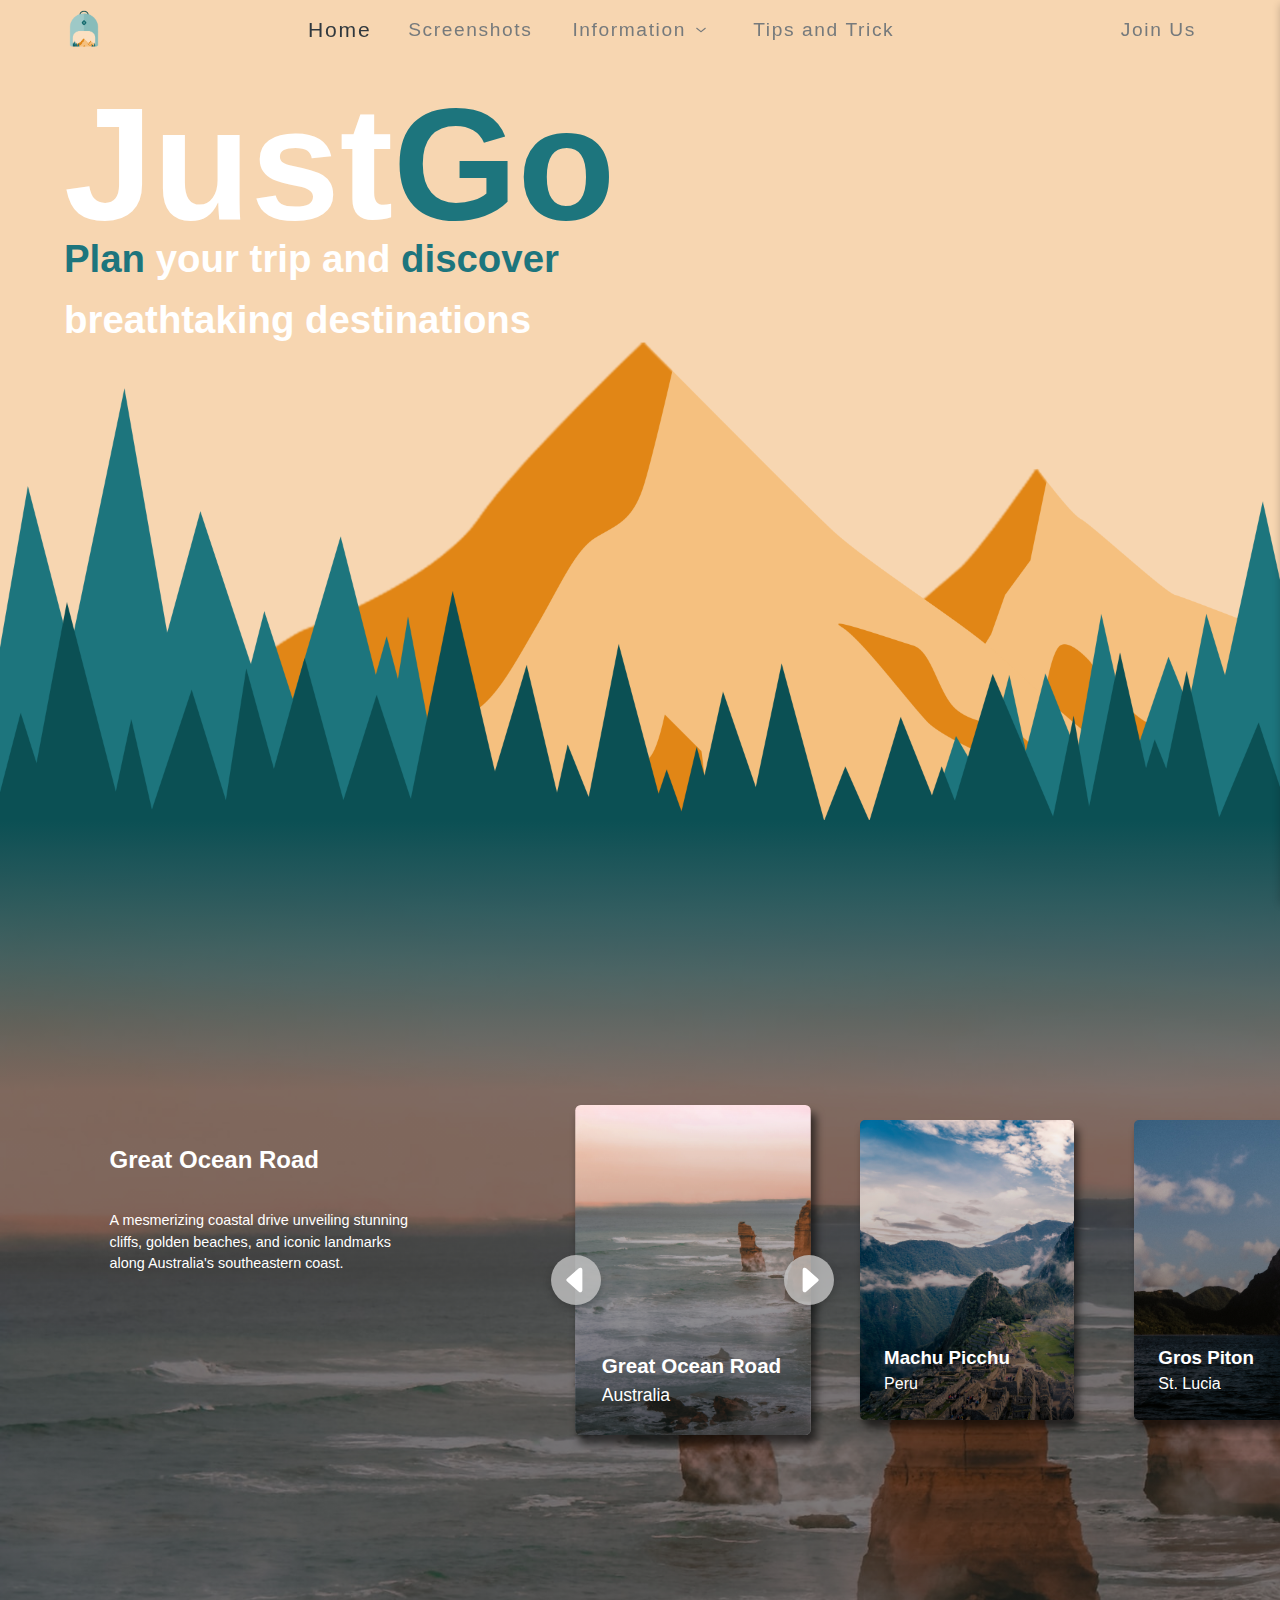
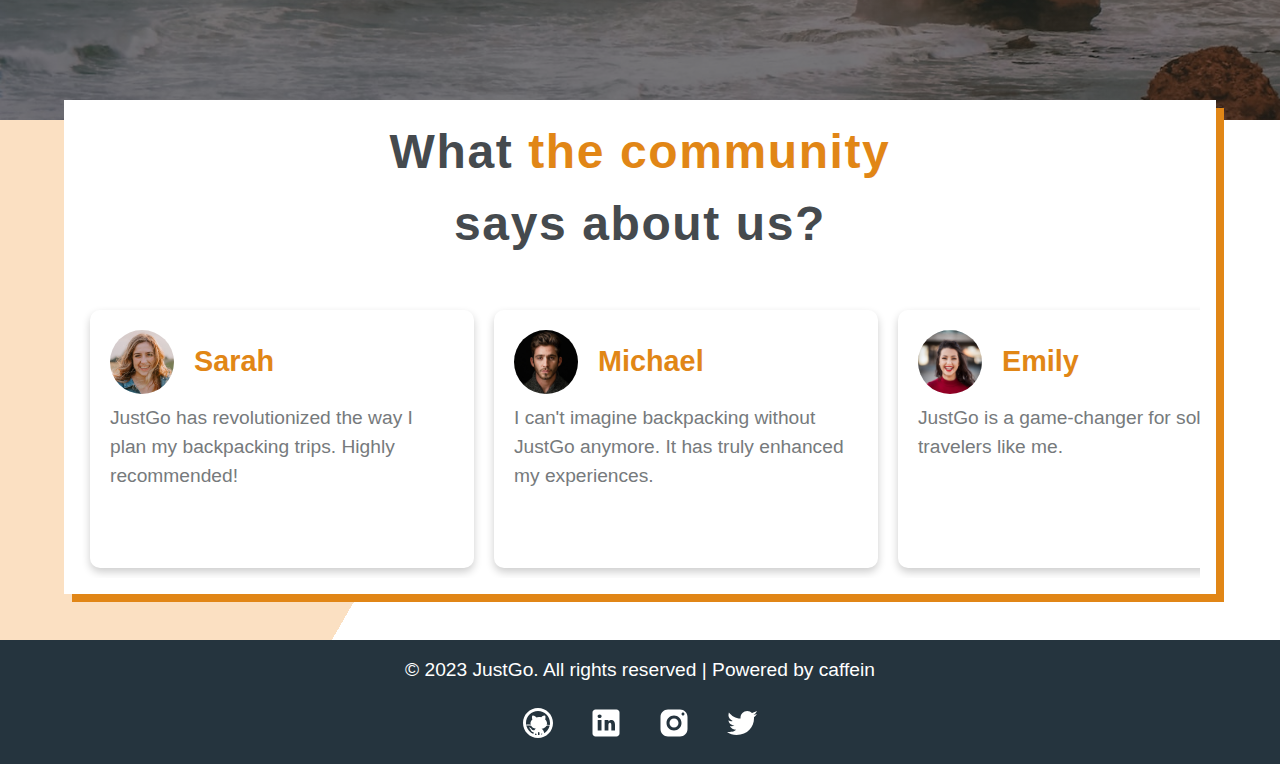
==== commit bbdc70b3: "information seadanya" ====
--- a/index.html
+++ b/index.html
@@ -39,9 +39,9 @@
                     <div class="dropdown-menu">
                         <label><p>Information</p><img class="dropdown-icon" src="assets/dropdown-1.svg" alt=""></label>
                         <div class="dropdown-content">
-                            <a href="information-mountains.html">Mountains</a>
-                            <a href="information-temples.html">Temples</a>
-                            <a href="information-islands.html">Islands</a>
+                            <a href="information/mountains.html">Mountains</a>
+                            <a href="information/temples.html">Temples</a>
+                            <a href="information/islands.html">Islands</a>
                         </div>
                     </div>
                 </div>
@@ -81,9 +81,9 @@
                 <div class="dropdown-menu">
                     <label><p>Information</p><img class="dropdown-icon" src="assets/dropdown-1.svg" alt=""></label>
                     <div class="sidebar-dropdown-content">
-                        <a href="information-mountains.html">Mountains</a>
-                        <a href="information-temples.html">Temples</a>
-                        <a href="information-islands.html">Islands</a>
+                        <a href="information/mountains.html">Mountains</a>
+                        <a href="information/temples.html">Temples</a>
+                        <a href="information/islands.html">Islands</a>
                     </div>
                 </div>
             </div>
--- a/index.css
+++ b/index.css
@@ -1,4 +1,3 @@
-/* global styles */
 html {
 	scroll-behavior: smooth;
 }
@@ -35,7 +34,7 @@
 /* splash */
 
 #splash {
-	z-index: 4;
+	z-index: 1;
 	position: fixed;
 	display: flex;
 	height: 100vh;
@@ -78,13 +77,6 @@
 	100% {
 		transform: scale(1);
 	}
-}
-
-/* main */
-
-main.darken {
-    filter: brightness(60%);
-    pointer-events: none;
 }
 
 /* welcome */
@@ -462,10 +454,25 @@
     display: flex;
     flex-wrap: nowrap;
     overflow-x: auto;
-    scrollbar-width: auto;
+    scrollbar-width: 6px;
     scrollbar-color: #767a7c #f9f9f9;
     /* scroll-behavior: smooth; */
     cursor: grab;
+}
+
+/* KHUSUS BUAT CHROME DESKTOP TERCINTA :>> */
+#review-container::-webkit-scrollbar {
+    height: 2px;
+}
+
+#review-container::-webkit-scrollbar-track {
+    background: transparent;
+}
+
+#review-container::-webkit-scrollbar-thumb {
+    background-color: rgba(0, 0, 0, 0.4);
+    border-radius: 1px;
+    border: transparent;
 }
 
 #review-container:active {
--- a/navbar.css
+++ b/navbar.css
@@ -17,16 +17,19 @@
     transition: 0.4s;
 }
 
+nav a, .sidebar a {
+    display: flex;
+    flex-wrap: nowrap;
+    color: #767a7c;
+    text-decoration: none;
+}
+
 nav.solid {
     background-color: #fff;
     box-shadow: 0px 4px 8px 0px rgba(0,0,0,0.2);
 }
 
-nav a, .sidebar a {
-    display: flex;
-    flex-wrap: nowrap;
-    color: #767a7c;
-    text-decoration: none;
+nav.solid::after {
     transition: 0.1s;
 }
 
@@ -146,7 +149,7 @@
     transition: 0.2s;
 }
 
-.dropdown-content a:hover {
+.dropdown-content a:hover, .dropdown-content a.current-page {
     text-decoration: none;
     transform: none;
     color: #fff;
@@ -276,11 +279,16 @@
     transition: 0.4s;
 }
 
-.sidebar-dropdown-content a:hover {
+.sidebar-dropdown-content a:hover, .sidebar-dropdown-content a.current-page {
     text-decoration: none;
     transform: none;
     color: #fff;
     background-color: #6ba19f;
+}
+
+main.darken {
+    filter: brightness(60%);
+    pointer-events: none;
 }
 
 @media only screen and (max-width: 1000px) {
@@ -303,4 +311,6 @@
     }
 }
 
-/* kpn lg css navbar sampe 269 line ygy, mana bikin sendiri krn klompok afk */+.current-page {
+    pointer-events: none;
+}--- a/footer.css
+++ b/footer.css
@@ -1,4 +1,5 @@
 footer {
+    z-index: 2;
     width: 100%;
     background-color: #25343e;
     color: #fff;
